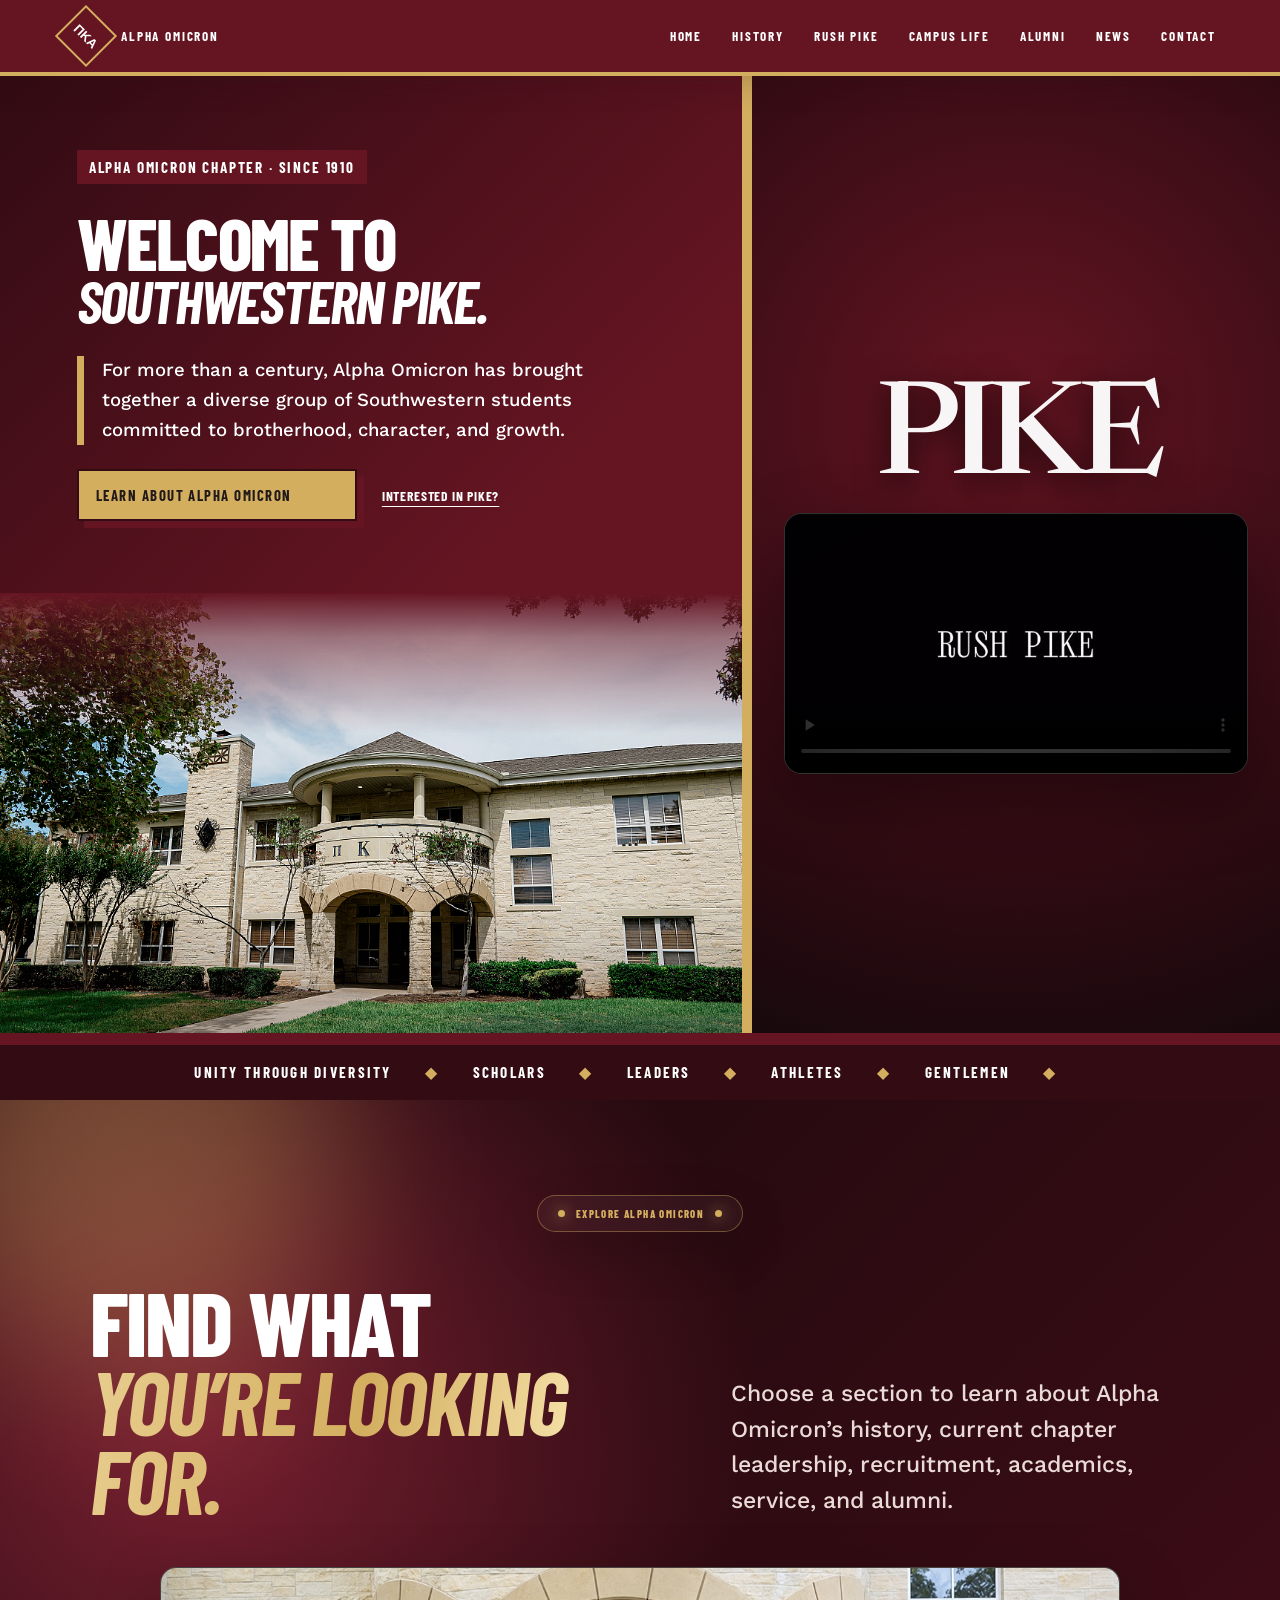
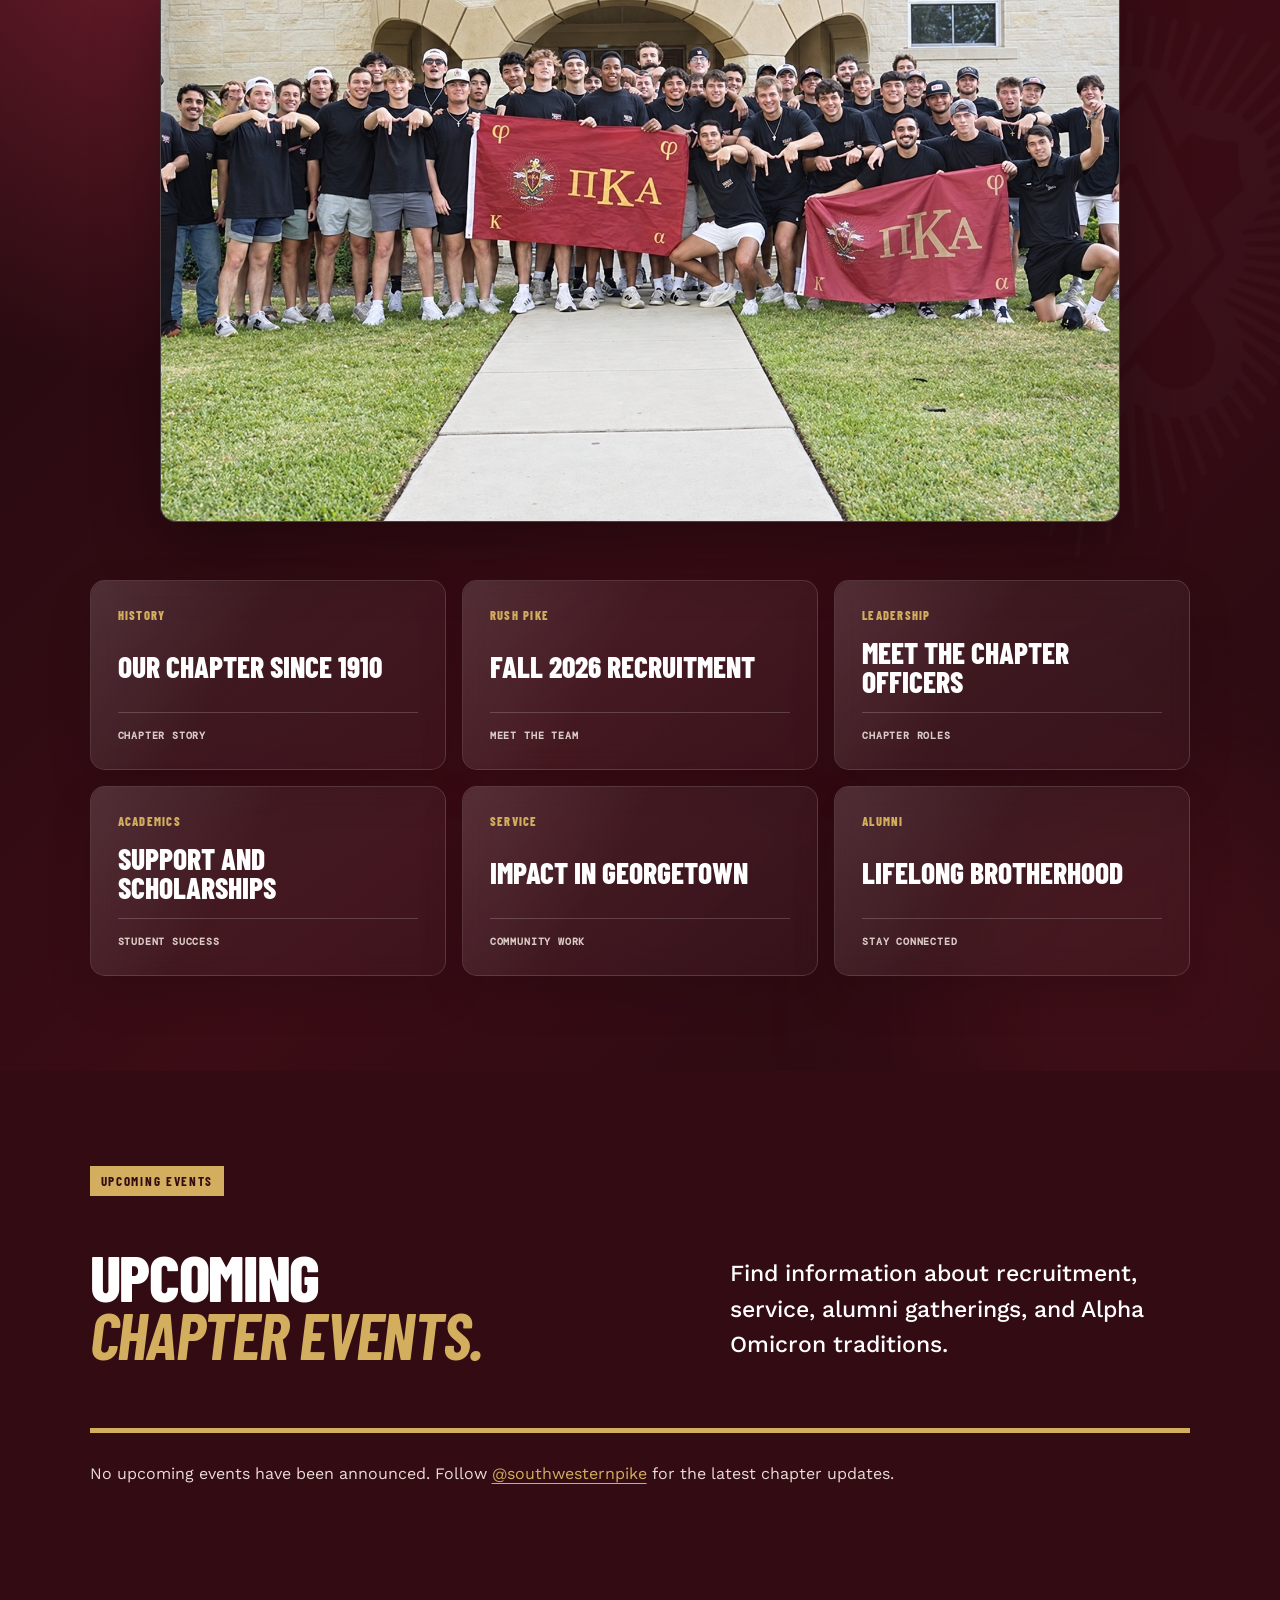
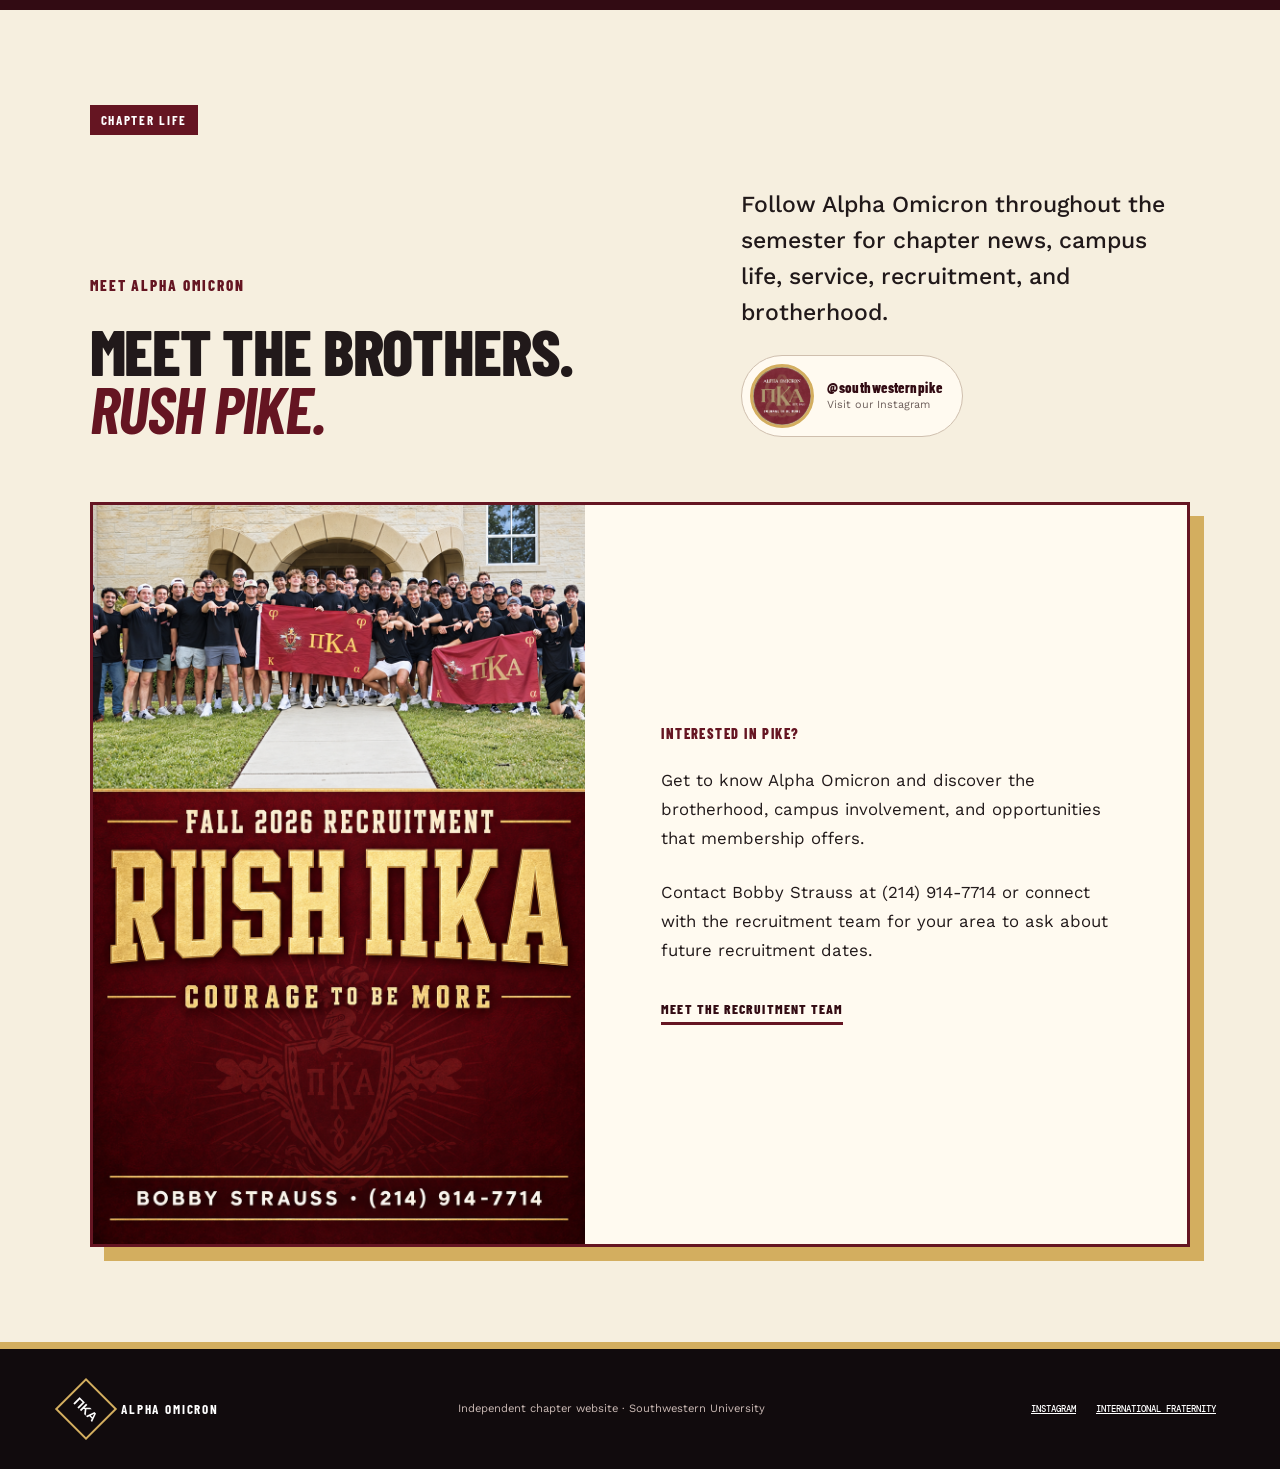
==== index.html @ 12d933a8 "Update Dylan Knighten as internal vice president" ====
<!doctype html>
<html lang="en">
<head>
  <meta charset="utf-8">
  <meta name="viewport" content="width=device-width,initial-scale=1">
  <meta name="description" content="The Alpha Omicron Chapter of Pi Kappa Alpha at Southwestern University in Georgetown, Texas.">
  <meta name="theme-color" content="#651522">
  <title>Southwestern PIKE — Alpha Omicron</title>
  <link rel="icon" href="favicon.svg" type="image/svg+xml">
  <link rel="preconnect" href="https://fonts.googleapis.com">
  <link rel="preconnect" href="https://fonts.gstatic.com" crossorigin>
  <link href="https://fonts.googleapis.com/css2?family=DM+Mono:wght@400;500&family=Manrope:wght@400;500;600;700&family=Newsreader:opsz,wght@6..72,400;6..72,500;6..72,600&display=swap" rel="stylesheet">
  <link href="https://fonts.googleapis.com/css2?family=Barlow+Condensed:ital,wght@0,500;0,600;0,700;0,800;1,700&family=Work+Sans:wght@400;500;600&display=swap" rel="stylesheet">
  <link rel="stylesheet" href="styles.css">
  <link rel="stylesheet" href="chapter.css?v=2">
  <link rel="stylesheet" href="roles-events.css?v=11">
  <link rel="stylesheet" href="chapter-life.css?v=2">
  <link rel="stylesheet" href="recruitment-team.css?v=3">
  <link rel="stylesheet" href="tone.css?v=1">
  <link rel="stylesheet" href="inner-pages.css?v=2">
  <link rel="stylesheet" href="home-video.css?v=11">
  <script src="site-shell.js" defer></script>
  <script src="content.js?v=10" defer></script>
  <script src="script.js?v=3" defer></script>
</head>
<body>
  <a class="skip" href="#main">Skip to main content</a>
  <header class="site-header" data-shared-header>
    <a class="brand" href="#top" aria-label="Southwestern PIKE home"><span>ΠΚΑ</span><b>ALPHA OMICRON</b></a>
    <button class="menu-button" type="button" aria-expanded="false" aria-controls="site-nav">Menu</button>
    <nav id="site-nav" aria-label="Main navigation"><a href="index.html">Home</a><a href="chapter-history.html">History</a><a href="recruitment.html">Recruitment</a><a href="leadership.html">Leadership</a><a href="academics.html">Academics</a><a href="alumni.html">Alumni</a><a href="news.html">News</a><a href="contact.html">Contact</a></nav>
  </header>

  <main id="main">
    <section class="hero" id="top">
      <div class="hero-copy home-house-copy reveal">
        <div class="home-house-content">
          <p class="kicker">Alpha Omicron Chapter · Since 1910</p>
          <h1>Welcome to<br><em>Southwestern PIKE.</em></h1>
          <p class="hero-lead">For more than a century, Alpha Omicron has brought together a diverse group of Southwestern students committed to brotherhood, character, and growth.</p>
          <div class="hero-actions"><a class="button gold" href="chapter-history.html">Learn about Alpha Omicron</a><a class="text-link" href="recruitment.html">Interested in PIKE?</a></div>
        </div>
        <figure class="home-house-visual">
          <img class="home-house-photo" src="assets/home/pike-house-2023.jpg" alt="The Alpha Omicron PIKE house at Southwestern University">
        </figure>
      </div>
      <figure class="hero-photo hero-video">
        <span class="hero-video-word" aria-hidden="true">PIKE</span>
        <div class="hero-video-frame">
          <video autoplay muted loop playsinline controls preload="metadata" poster="assets/video/southwestern-pike-reel-poster.jpg" aria-label="Southwestern PIKE recruitment video">
            <source src="assets/video/southwestern-pike-reel.mp4" type="video/mp4">
          </video>
        </div>
      </figure>
      <div class="hero-mark" aria-hidden="true">ΑΟ</div>
    </section>

    <div class="marquee" aria-label="Chapter principles"><div>UNITY THROUGH DIVERSITY <i>◆</i> SCHOLARS <i>◆</i> LEADERS <i>◆</i> ATHLETES <i>◆</i> GENTLEMEN <i>◆</i></div></div>

    <section class="section home-explore">
      <div class="explore-glow explore-glow-one" aria-hidden="true"></div><div class="explore-glow explore-glow-two" aria-hidden="true"></div>
      <img class="explore-emblem" src="assets/pike-crest.png" alt="" aria-hidden="true">
      <div class="home-explore-content">
        <p class="explore-badge"><i aria-hidden="true"></i><span>Explore Alpha Omicron</span><i aria-hidden="true"></i></p>
        <div class="home-explore-head reveal"><h2>Find what<br><em>you’re looking for.</em></h2><p class="lead">Choose a section to learn about Alpha Omicron’s history, current chapter leadership, recruitment, academics, service, and alumni.</p></div>
        <figure class="home-explore-photo reveal"><img src="assets/home/full-chapter-2026-enhanced.jpg" alt="The Alpha Omicron chapter gathered outside the PIKE house" loading="lazy"></figure>
        <nav class="home-link-grid reveal" aria-label="Explore Alpha Omicron"><a href="chapter-history.html"><span>History</span><strong>Our chapter since 1910</strong><small>Chapter story</small></a><a href="recruitment.html"><span>Rush PIKE</span><strong>Fall 2026 recruitment</strong><small>Meet the team</small></a><a href="leadership.html"><span>Leadership</span><strong>Meet the chapter officers</strong><small>Chapter roles</small></a><a href="academics.html"><span>Academics</span><strong>Support and scholarships</strong><small>Student success</small></a><a href="philanthropy.html"><span>Service</span><strong>Impact in Georgetown</strong><small>Community work</small></a><a href="alumni.html"><span>Alumni</span><strong>Lifelong brotherhood</strong><small>Stay connected</small></a></nav>
      </div>
    </section>

    <section class="section events" id="events">
      <p class="section-label light">UPCOMING EVENTS</p>
      <div class="events-head reveal"><h2>Upcoming<br><em>chapter events.</em></h2><p class="lead">Find information about recruitment, service, alumni gatherings, and Alpha Omicron traditions.</p></div>
      <div class="event-list" id="event-list" aria-live="polite"></div>
    </section>

    <section class="section chapter-life" id="chapter-life">
      <p class="section-label">CHAPTER LIFE</p>
      <div class="chapter-life-head reveal">
        <div><p class="kicker garnet-text">MEET ALPHA OMICRON</p><h2>Meet the brothers.<br><em>Rush PIKE.</em></h2></div>
        <div class="chapter-social"><p class="lead">Follow Alpha Omicron throughout the semester for chapter news, campus life, service, recruitment, and brotherhood.</p><a class="instagram-profile" href="https://www.instagram.com/southwesternpike/" target="_blank" rel="noreferrer" aria-label="Visit Southwestern PIKE on Instagram"><img src="assets/instagram/profile.jpg" alt="Alpha Omicron PIKE Instagram profile"><span><strong>@southwesternpike</strong><small>Visit our Instagram</small></span></a></div>
      </div>
      <article class="featured-post reveal">
        <a class="featured-post-image" href="recruitment.html" aria-label="Learn about recruitment at Alpha Omicron"><img src="assets/events/fall-recruitment-2026.png" alt="Rush PIKE recruitment poster with the Alpha Omicron chapter and Bobby Strauss’s contact information" loading="lazy"></a>
        <div class="featured-post-copy"><span>Interested in PIKE?</span><p>Get to know Alpha Omicron and discover the brotherhood, campus involvement, and opportunities that membership offers.</p><p>Contact Bobby Strauss at (214) 914-7714 or connect with the recruitment team for your area to ask about future recruitment dates.</p><a href="recruitment.html">Meet the recruitment team</a></div>
      </article>
    </section>

  </main>

  <footer data-shared-footer><a class="brand" href="#top"><span>ΠΚΑ</span><b>ALPHA OMICRON</b></a><p>Independent chapter website · Southwestern University</p><div><a href="https://pikes.org/" target="_blank" rel="noreferrer">International fraternity</a><a href="https://www.southwestern.edu/" target="_blank" rel="noreferrer">Southwestern University</a></div></footer>
</body>
</html>
---- styles.css ----
:root{--garnet:#651522;--garnet-dark:#320b13;--gold:#d3ae5f;--cream:#f3ecdc;--paper:#fbf8f0;--ink:#21191a;--muted:#6d5f5b;--line:rgba(33,25,26,.2);--serif:"Newsreader",Georgia,serif;--sans:"Manrope",sans-serif;--mono:"DM Mono",monospace}*{box-sizing:border-box}html{scroll-behavior:smooth}body{margin:0;color:var(--ink);background:var(--paper);font-family:var(--sans);line-height:1.65}a{color:inherit}.skip{position:fixed;z-index:1000;top:8px;left:8px;padding:10px 14px;color:var(--ink);background:white;transform:translateY(-160%)}.skip:focus{transform:none}.site-header{position:absolute;z-index:20;display:flex;width:100%;min-height:88px;padding:0 clamp(22px,5vw,76px);align-items:center;justify-content:space-between;color:white}.brand{display:flex;gap:13px;align-items:center;text-decoration:none}.brand span{display:grid;width:46px;height:46px;place-items:center;border:1px solid currentColor;border-radius:50%;font:500 .8rem var(--serif)}.brand b{font:500 .63rem var(--mono);letter-spacing:.12em}.site-header nav{display:flex;gap:30px;font:500 .62rem var(--mono);letter-spacing:.08em;text-transform:uppercase}.site-header nav a{text-decoration:none}.site-header nav a:hover{text-decoration:underline;text-underline-offset:6px}.menu-button{display:none;border:1px solid white;color:white;background:transparent;padding:9px 12px;font:500 .6rem var(--mono);text-transform:uppercase}.hero{position:relative;display:grid;min-height:880px;overflow:hidden;color:white;background:var(--garnet-dark);grid-template-columns:1.03fr .97fr}.hero-copy{position:relative;z-index:3;display:flex;padding:160px clamp(28px,7vw,108px) 95px;justify-content:center;flex-direction:column;background:linear-gradient(135deg,var(--garnet-dark),var(--garnet) 72%)}.kicker,.section-label{font:500 .65rem var(--mono);letter-spacing:.13em;text-transform:uppercase}.hero .kicker{margin:0 0 38px;color:var(--gold)}h1,h2{margin:0;font:400 clamp(4rem,8vw,8.4rem)/.86 var(--serif);letter-spacing:-.055em}em{color:var(--gold);font-weight:400}.hero-lead{max-width:560px;margin:38px 0 0;font:400 clamp(1.2rem,1.8vw,1.65rem)/1.35 var(--serif)}.hero-actions{display:flex;margin-top:38px;gap:25px;align-items:center}.button{display:flex;width:min(280px,100%);padding:15px 17px;justify-content:space-between;align-items:center;border:1px solid transparent;font:500 .61rem var(--mono);letter-spacing:.07em;text-decoration:none;text-transform:uppercase}.button.gold{color:var(--ink);background:var(--gold)}.button.garnet{color:white;background:var(--garnet)}.button.outline{color:white;border-color:#ffffff88}.button:hover{transform:translateY(-2px)}.text-link,.instagram{font:500 .62rem var(--mono);letter-spacing:.06em;text-transform:uppercase;text-underline-offset:5px}.hero-photo{position:relative;height:100%;margin:0;overflow:hidden;background:#171011}.hero-photo:after{position:absolute;inset:0;content:"";background:linear-gradient(90deg,rgba(50,11,19,.32),transparent 45%),linear-gradient(0deg,rgba(20,8,10,.55),transparent 35%)}.hero-photo img{width:100%;height:100%;object-fit:cover;object-position:center 38%}.hero-photo figcaption{position:absolute;z-index:2;right:28px;bottom:24px;color:white;font:500 .56rem var(--mono);letter-spacing:.08em;text-transform:uppercase}.hero-mark{position:absolute;z-index:4;right:-.03em;bottom:-.27em;color:rgba(255,255,255,.08);font:400 clamp(13rem,28vw,29rem)/1 var(--serif);pointer-events:none}.marquee{overflow:hidden;padding:13px;color:var(--garnet-dark);background:var(--gold);font:500 .62rem var(--mono);letter-spacing:.08em;white-space:nowrap}.marquee div{width:max-content;animation:marquee 22s linear infinite}.marquee i{padding:0 28px;font-style:normal}.section{padding:110px clamp(24px,7vw,110px)}.section-label{margin:0;padding-bottom:18px;border-bottom:1px solid var(--line)}.section-label.light{border-color:#ffffff42}.intro-grid,.history-head,.pillars-head,.recruit-grid,.contact-grid{display:grid;margin-top:70px;grid-template-columns:1.05fr .95fr;gap:8vw;align-items:start}.section h2,.contact h2,.service h2{font-size:clamp(3.8rem,7vw,7.2rem)}.lead{font:400 clamp(1.3rem,2vw,1.85rem)/1.35 var(--serif)}.intro-copy>p:not(.lead),.history-head>p{color:var(--muted)}.facts{display:grid;margin-top:85px;border-top:1px solid var(--line);border-left:1px solid var(--line);grid-template-columns:repeat(4,1fr)}.facts article{min-height:190px;padding:25px;border-right:1px solid var(--line);border-bottom:1px solid var(--line)}.facts strong{display:block;font:400 clamp(2.8rem,5vw,5rem)/1 var(--serif);color:var(--garnet)}.facts span{display:block;margin-top:38px;font:500 .58rem var(--mono);text-transform:uppercase}.history{color:white;background:var(--garnet-dark)}.history-head>p{color:#e0cbc5}.gold-text{color:var(--gold)}.history-head .kicker,.service-copy .kicker,.recruit-grid .kicker{margin:0 0 28px}.timeline{margin:90px 0 0;padding:0;list-style:none;border-top:1px solid #ffffff42}.timeline li{display:grid;padding:35px 0;border-bottom:1px solid #ffffff42;grid-template-columns:1fr 2fr;gap:30px}.timeline time{color:var(--gold);font:400 clamp(2.3rem,5vw,5rem)/1 var(--serif)}.timeline h3{margin:0;font:400 2rem var(--serif)}.timeline p{max-width:680px;margin:10px 0 0;color:#e0cbc5}.founders{margin-top:45px;border:1px solid #ffffff55}.founders summary{display:flex;padding:20px 24px;justify-content:space-between;cursor:pointer;list-style:none;font:500 .65rem var(--mono);letter-spacing:.08em;text-transform:uppercase}.founders summary::-webkit-details-marker{display:none}.founders ul{display:grid;margin:0;padding:25px 45px 35px;border-top:1px solid #ffffff42;grid-template-columns:repeat(2,1fr);gap:11px 40px}.pillars-head>p{margin:0}.pillar-list{margin-top:85px;border-top:1px solid var(--line)}.pillar-list article{display:grid;min-height:150px;padding:28px 0;border-bottom:1px solid var(--line);grid-template-columns:70px 1fr 1.2fr;gap:35px;align-items:center}.pillar-list span{color:var(--garnet);font:500 .6rem var(--mono)}.pillar-list h3{margin:0;font:400 clamp(2.5rem,4vw,4.4rem)/1 var(--serif)}.pillar-list p{color:var(--muted)}.service{display:grid;min-height:700px;color:white;background:var(--garnet);grid-template-columns:.8fr 1.2fr}.service-visual{display:grid;position:relative;overflow:hidden;place-items:center;background:var(--gold)}.service-visual:before{position:absolute;width:520px;height:520px;border:1px solid rgba(50,11,19,.25);border-radius:50%;content:""}.service-visual img{position:relative;z-index:1;width:min(260px,52%);filter:drop-shadow(0 20px 35px rgba(50,11,19,.3))}.service-copy{padding:95px clamp(30px,7vw,110px)}.service-copy .lead{max-width:720px}.service-copy .button{margin-top:35px}.garnet-text{color:var(--garnet)}.recruit-grid>div:last-child{padding-top:5px}.recruit-actions{display:flex;margin-top:35px;gap:26px;align-items:center}.leadership-note{display:grid;margin-top:75px;padding:22px 0;border-block:1px solid var(--line);grid-template-columns:1fr 2fr;gap:30px}.leadership-note span{font:500 .62rem var(--mono);text-transform:uppercase}.leadership-note p{margin:0;color:var(--muted)}.contact{padding:110px clamp(24px,7vw,110px);color:white;background:#1e1517}.contact-details{display:grid;gap:32px}.contact-details>div{padding-bottom:25px;border-bottom:1px solid #ffffff38}.contact-details span{display:block;margin-bottom:10px;color:var(--gold);font:500 .58rem var(--mono);text-transform:uppercase}.contact-details address,.contact-details a{font:400 1.2rem var(--serif);font-style:normal}footer{display:grid;padding:38px clamp(24px,5vw,76px);color:white;background:#110b0d;grid-template-columns:1fr 1fr 1fr;gap:30px;align-items:center}footer p{margin:0;color:#cbbab5;font-size:.7rem}footer>div{display:flex;gap:20px;justify-content:flex-end}footer>div a{font:500 .55rem var(--mono);text-transform:uppercase}.reveal{opacity:0;transform:translateY(24px);transition:opacity .7s ease,transform .7s ease}.reveal.visible{opacity:1;transform:none}@keyframes marquee{to{transform:translateX(-45%)}}@media(max-width:900px){.site-header nav{position:absolute;top:74px;right:20px;display:none;padding:22px;color:white;background:var(--garnet-dark);flex-direction:column}.site-header nav.open{display:flex}.menu-button{display:block}.hero{grid-template-columns:1fr}.hero-copy{min-height:700px}.hero-photo{height:600px}.intro-grid,.history-head,.pillars-head,.recruit-grid,.contact-grid{grid-template-columns:1fr}.facts{grid-template-columns:repeat(2,1fr)}.service{grid-template-columns:1fr}.service-visual{min-height:480px}.pillar-list article{grid-template-columns:45px 1fr}.pillar-list p{grid-column:2}.recruit-actions{align-items:flex-start;flex-direction:column}footer{grid-template-columns:1fr}footer>div{justify-content:flex-start}}@media(max-width:560px){h1{font-size:4.2rem}.section{padding:80px 20px}.hero-copy{padding:140px 22px 70px}.hero-actions{align-items:flex-start;flex-direction:column}.hero-photo{height:480px}.facts{grid-template-columns:1fr}.timeline li{grid-template-columns:1fr}.founders ul{grid-template-columns:1fr}.service-copy,.contact{padding:80px 22px}.leadership-note{grid-template-columns:1fr}.contact-grid{gap:50px}footer>div{flex-direction:column}}@media(prefers-reduced-motion:reduce){html{scroll-behavior:auto}.marquee div{animation:none}.reveal{opacity:1;transform:none;transition:none}.button:hover{transform:none}}
---- chapter.css ----
:root{--display:"Barlow Condensed",Impact,sans-serif;--body:"Work Sans",sans-serif}body{font-family:var(--body);background:#f6efdf}.site-header{position:fixed;top:0;min-height:76px;background:var(--garnet);border-bottom:4px solid var(--gold);box-shadow:0 8px 30px rgba(50,11,19,.2)}.brand span{width:44px;height:44px;border:2px solid var(--gold);border-radius:0;transform:rotate(45deg);font-family:var(--display);font-weight:800}.brand span::first-line{transform:rotate(-45deg)}.brand b,.site-header nav,.menu-button{font-family:var(--display);font-size:.82rem;font-weight:700;letter-spacing:.14em}.site-header nav a{position:relative}.site-header nav a:after{position:absolute;right:0;bottom:-8px;left:0;height:3px;background:var(--gold);content:"";transform:scaleX(0);transform-origin:left;transition:transform .2s}.site-header nav a:hover{text-decoration:none}.site-header nav a:hover:after{transform:scaleX(1)}
.hero{min-height:790px;padding-top:76px;color:var(--ink);background:#f6efdf;grid-template-columns:58% 42%;border-bottom:12px solid var(--garnet)}.hero-copy{min-height:714px;padding:95px clamp(28px,6vw,92px) 75px;color:var(--ink);background:linear-gradient(90deg,transparent 96%,rgba(101,21,34,.12) 96%),linear-gradient(0deg,transparent 96%,rgba(101,21,34,.08) 96%),#f6efdf;background-size:42px 42px}.hero .kicker{display:inline-block;width:max-content;margin:0 0 28px;padding:8px 12px;color:#fff;background:var(--garnet);font-family:var(--display);font-size:.95rem;font-weight:700;letter-spacing:.12em}.hero h1{max-width:760px;color:var(--garnet-dark);font-family:var(--display);font-size:clamp(5.6rem,11.2vw,11rem);font-weight:800;line-height:.72;letter-spacing:-.04em;text-transform:uppercase}.hero h1 em{display:inline-block;color:var(--garnet);font-family:inherit;font-style:italic;font-weight:700;transform:translateX(7%)}.hero-lead{max-width:590px;margin-top:50px;padding-left:18px;border-left:7px solid var(--gold);font-family:var(--body);font-size:1.08rem;font-weight:500;line-height:1.6}.hero-actions{margin-top:30px}.button{border-radius:0;font-family:var(--display);font-size:.92rem;font-weight:700;letter-spacing:.1em}.button.gold{border:2px solid var(--garnet-dark);box-shadow:7px 7px 0 var(--garnet)}.text-link,.instagram{font-family:var(--display);font-size:.85rem;font-weight:700}.hero-photo{border-left:10px solid var(--gold)}.hero-photo img{filter:saturate(.82) contrast(1.06);object-position:center 35%}.hero-photo figcaption{right:auto;bottom:24px;left:24px;padding:8px 11px;color:var(--ink);background:var(--gold);font-family:var(--display);font-size:.78rem;font-weight:700}.hero-mark{right:-.03em;bottom:-.19em;color:rgba(255,255,255,.22);font-family:var(--display);font-weight:800;letter-spacing:-.09em}
.marquee{padding:18px 5vw;color:#fff;background:var(--garnet-dark);font-family:var(--display);font-size:.95rem;font-weight:700;letter-spacing:.15em;text-align:center;white-space:normal}.marquee div{width:auto;animation:none}.marquee i{color:var(--gold)}
.section{position:relative;padding-block:95px}.section-label{display:inline-block;margin:0;padding:7px 11px;border:0;color:white;background:var(--garnet);font-family:var(--display);font-size:.82rem;font-weight:700;letter-spacing:.13em}.section-label.light{color:var(--garnet-dark);background:var(--gold)}.intro-grid,.history-head,.pillars-head,.recruit-grid,.contact-grid{margin-top:52px}.section h2,.contact h2,.service h2{font-family:var(--display);font-size:clamp(4.2rem,8vw,8rem);font-weight:800;line-height:.78;letter-spacing:-.035em;text-transform:uppercase}.section h2 em,.contact h2 em,.service h2 em{color:var(--garnet);font-family:inherit;font-style:italic;font-weight:700}.lead{font-family:var(--body);font-size:clamp(1.15rem,1.8vw,1.6rem);font-weight:500;line-height:1.55}.intro-grid{grid-template-columns:1.2fr .8fr}.intro-copy{padding-top:16px}.facts{margin-top:70px;border:4px solid var(--garnet);grid-template-columns:1.1fr .9fr 1.1fr .9fr;transform:rotate(-.45deg)}.facts article{min-height:170px;border-color:rgba(101,21,34,.32);background:#fffaf0;transform:rotate(.45deg)}.facts strong{font-family:var(--display);font-size:4.6rem;font-weight:800;letter-spacing:-.03em}.facts span{margin-top:24px;font-family:var(--display);font-size:.78rem;font-weight:700;letter-spacing:.08em}
.history{color:var(--ink);background:var(--gold)}.history .section-label{color:white;background:var(--garnet-dark)}.history-head{grid-template-columns:.9fr 1.1fr}.history-head>p{padding:25px;color:var(--ink);background:rgba(255,255,255,.35);border-left:8px solid var(--garnet)}.gold-text{color:var(--garnet)}.history h2 em{color:var(--garnet)}.timeline{display:grid;margin-top:70px;border:0;grid-template-columns:repeat(2,1fr);gap:14px}.timeline li{position:relative;display:block;min-height:265px;padding:30px;border:3px solid var(--garnet-dark);background:#f6efdf}.timeline li:nth-child(2),.timeline li:nth-child(3){color:white;background:var(--garnet)}.timeline time{position:absolute;right:22px;top:16px;color:rgba(101,21,34,.16);font-family:var(--display);font-size:6.8rem;font-weight:800;line-height:1}.timeline li:nth-child(2) time,.timeline li:nth-child(3) time{color:rgba(255,255,255,.16)}.timeline h3{position:relative;margin-top:85px;font-family:var(--display);font-size:2.5rem;font-weight:800;text-transform:uppercase}.timeline p,.timeline li:nth-child(2) p,.timeline li:nth-child(3) p{position:relative;color:inherit}.founders{border:3px solid var(--garnet-dark);color:white;background:var(--garnet-dark)}.founders summary{font-family:var(--display);font-size:.9rem;font-weight:700}.founders ul{border-color:#ffffff45}
.pillars{overflow:hidden}.pillars:after{position:absolute;right:-80px;bottom:-180px;color:rgba(101,21,34,.05);content:"ΠΚΑ";font:800 25rem/1 var(--display);pointer-events:none}.pillars-head{grid-template-columns:.95fr 1.05fr}.pillar-list{position:relative;z-index:1;margin-top:65px;border-top:5px solid var(--garnet)}.pillar-list article{min-height:130px;padding:20px 0;grid-template-columns:90px 1fr 1.1fr}.pillar-list article:nth-child(even){background:rgba(211,174,95,.17)}.pillar-list span{padding-left:18px;font-family:var(--display);font-size:1.2rem;font-weight:800}.pillar-list h3{font-family:var(--display);font-size:clamp(3.4rem,6vw,6rem);font-weight:800;text-transform:uppercase}.pillar-list p{padding-right:24px}
.service{min-height:650px;background:var(--garnet-dark);grid-template-columns:42% 58%}.service-visual{background:repeating-linear-gradient(135deg,var(--gold) 0,var(--gold) 16px,#c39c4e 16px,#c39c4e 32px);border-right:10px solid white}.service-visual:before{width:400px;height:520px;border:8px double var(--garnet-dark);border-radius:50% 50% 10px 10px}.service-copy{padding-block:80px}.service h2{color:white}.service h2 em{color:var(--gold)}.service-copy .kicker{font-family:var(--display);font-size:.9rem;font-weight:700}.service-copy .button{border-width:2px;box-shadow:6px 6px 0 var(--gold)}
.recruitment{background:#f6efdf}.recruitment:before{position:absolute;top:0;right:0;width:34%;height:18px;background:var(--garnet);content:""}.recruit-grid{grid-template-columns:1.15fr .85fr}.recruit-grid .kicker{font-family:var(--display);font-size:1rem;font-weight:800}.recruit-grid>div:last-child{padding:28px;border:3px solid var(--garnet);background:#fffaf0;box-shadow:12px 12px 0 var(--gold)}.leadership-note{border:0;color:white;background:var(--garnet);padding:22px 28px}.leadership-note span{font-family:var(--display);font-size:.9rem;font-weight:700}.leadership-note p{color:white}
.contact{position:relative;overflow:hidden;background:var(--garnet)}.contact:after{position:absolute;right:-30px;bottom:-90px;color:rgba(255,255,255,.07);content:"AO";font:800 20rem/1 var(--display)}.contact .section-label{color:var(--garnet-dark);background:var(--gold)}.contact-grid{position:relative;z-index:1}.contact h2{color:white}.contact h2 em{color:var(--gold)}.contact-details span{font-family:var(--display);font-size:.78rem;font-weight:700}.contact-details address,.contact-details a{font-family:var(--body);font-size:1rem;font-weight:600}footer{border-top:7px solid var(--gold);font-family:var(--body)}
@media(max-width:900px){.hero{grid-template-columns:1fr}.hero-copy{min-height:650px}.hero-photo{height:620px;border-top:10px solid var(--gold);border-left:0}.timeline{grid-template-columns:1fr}.intro-grid,.history-head,.pillars-head,.recruit-grid{grid-template-columns:1fr}.service{grid-template-columns:1fr}.service-visual{border-right:0;border-bottom:10px solid white}.facts{transform:none}.facts article{transform:none}}@media(max-width:560px){.site-header{min-height:70px}.hero{padding-top:70px}.hero-copy{min-height:610px}.hero h1{font-size:5.25rem}.hero h1 em{transform:none}.hero-photo{height:510px}.facts{grid-template-columns:1fr}.pillar-list article{grid-template-columns:55px 1fr}.timeline li{min-height:240px}.timeline time{font-size:5.4rem}.marquee{font-size:.78rem}.service-visual{min-height:410px}.service-visual:before{width:270px;height:350px}.section h2,.contact h2,.service h2{font-size:4.3rem}}
---- roles-events.css ----
.history-details{margin-top:45px;border:3px solid var(--garnet-dark);color:white;background:var(--garnet-dark)}
.history-details>summary{display:flex;padding:20px 24px;justify-content:space-between;align-items:center;cursor:pointer;list-style:none;font:700 .9rem var(--display);letter-spacing:.08em;text-transform:uppercase}
.history-details>summary::-webkit-details-marker{display:none}.history-details>summary b{color:var(--gold)}.history-details[open]>summary b{font-size:0}.history-details[open]>summary b:after{content:"Close −";font:700 .9rem var(--display)}
.history-details .timeline{margin:0;padding:14px;border-top:1px solid #ffffff45}.history-details .timeline li{margin:0}.history-details .timeline .reveal{opacity:1;transform:none}.history-details:not([open]) .timeline{display:none}
.history-details .timeline li:nth-child(1),.history-details .timeline li:nth-child(4){color:var(--ink)}
.history-details .timeline li:nth-child(1) h3,.history-details .timeline li:nth-child(4) h3{color:var(--garnet-dark)}
.history-details .timeline li:nth-child(1) p,.history-details .timeline li:nth-child(4) p{color:#4f4140}
.history-details .timeline li:nth-child(1) time,.history-details .timeline li:nth-child(4) time{color:rgba(101,21,34,.24)}

.hero-copy{min-width:0;overflow:hidden}
.hero h1{width:100%;max-width:100%;font-size:clamp(4.5rem,7.2vw,7.8rem);line-height:.78}
.hero h1 em{display:block;max-width:100%;font-size:.72em;letter-spacing:-.055em;transform:none}

.hero-photo-placeholder{display:grid;place-items:center;background:repeating-linear-gradient(135deg,#3b0d15 0,#3b0d15 22px,#651522 22px,#651522 44px)}
.hero-photo-placeholder:after{background:radial-gradient(circle at center,transparent 0,rgba(23,5,9,.42) 76%)}
.hero-photo-placeholder>div{position:relative;z-index:2;display:flex;padding:42px;align-items:center;flex-direction:column;text-align:center}
.hero-photo-placeholder img{width:145px;height:auto;object-fit:contain;filter:drop-shadow(0 16px 25px rgba(0,0,0,.3))}
.hero-photo-placeholder strong{margin-top:30px;color:white;font:800 2.2rem/1 var(--display);letter-spacing:.05em;text-transform:uppercase}
.hero-photo-placeholder span{margin-top:10px;color:var(--gold);font:700 .82rem var(--display);letter-spacing:.12em;text-transform:uppercase}
.roles{background:#fffaf0}.roles-head,.events-head{display:grid;margin-top:52px;grid-template-columns:1.1fr .9fr;gap:8vw}.roles-head .kicker{margin:0 0 28px;font:800 .95rem var(--display)}
.board-feature{display:grid;margin-top:48px;color:white;background:var(--garnet-dark);grid-template-columns:220px 1fr;text-decoration:none}
.board-feature img{display:block;width:100%;height:270px;object-fit:cover}
.board-feature span{display:flex;padding:30px 40px;justify-content:center;flex-direction:column;border-left:7px solid var(--gold)}
.board-feature b{font:800 clamp(2.3rem,4vw,4rem)/.9 var(--display);text-transform:uppercase}
.board-feature small{margin-top:16px;color:var(--gold);font:700 .78rem var(--display);letter-spacing:.09em;text-transform:uppercase}
.roles-list{display:grid;margin-top:48px;border-top:5px solid var(--garnet);grid-template-columns:repeat(4,minmax(0,1fr));gap:1px;background:var(--line)}
.role{display:flex;min-width:0;min-height:0;padding:22px;background:#fffaf0;align-items:flex-start;flex-direction:column}
.role:nth-child(even){background:#f5ead2}
.role>span{display:none}
.role>img{display:block;width:100%;margin-bottom:20px;aspect-ratio:4/5;border:3px solid var(--garnet);object-fit:cover;object-position:center top}
.role-photo{position:relative;width:100%;margin-bottom:20px;overflow:hidden;aspect-ratio:115/190;border:3px solid var(--garnet);background:var(--garnet-dark)}
.role-photo img{position:absolute;max-width:none;height:auto}
.role h3{margin:0;font:800 clamp(1.4rem,2.2vw,2rem)/1 var(--display);text-transform:uppercase}
.role strong{display:block;margin-top:8px;color:var(--garnet);font:700 .75rem var(--display);letter-spacing:.07em;text-transform:uppercase}
.role p{margin:16px 0 0;color:var(--muted);font-size:.82rem;line-height:1.55}
.edit-note,.events-admin{margin:35px 0 0;padding:18px 22px;border:2px solid var(--garnet);font-size:.8rem}.edit-note code,.events-admin code{padding:2px 5px;color:white;background:var(--garnet);font-family:var(--mono)}
.events{color:white;background:var(--garnet-dark)}.events .section-label{color:var(--garnet-dark);background:var(--gold)}.events h2 em{color:var(--gold)}.events-head{align-items:end}.events-head .lead{margin:0}.event-list{margin-top:65px;border-top:5px solid var(--gold)}.event{display:grid;min-height:180px;padding:27px 0;border-bottom:1px solid #ffffff45;grid-template-columns:120px 1.2fr .8fr;gap:36px;align-items:center}.event time{display:flex;width:96px;height:96px;border:3px solid var(--gold);align-items:center;justify-content:center;flex-direction:column}.event time b{color:var(--gold);font:800 1.3rem var(--display);text-transform:uppercase}.event time span{font:700 1.5rem var(--display)}.event small,.event-place span{color:var(--gold);font:700 .72rem var(--display);letter-spacing:.1em;text-transform:uppercase}.event h3{margin:7px 0;font:800 clamp(2rem,3.4vw,3.3rem)/1 var(--display);text-transform:uppercase}.event p{margin:0;color:#eadbd6}.event-place{display:flex;gap:8px;flex-direction:column}.event-place strong{font-size:.9rem}.event-place a{margin-top:13px;color:var(--gold);font:700 .78rem var(--display);letter-spacing:.08em;text-transform:uppercase}.events-admin{display:grid;border-color:var(--gold);grid-template-columns:180px 1fr;gap:25px}.events-admin span{color:var(--gold);font:800 .9rem var(--display);letter-spacing:.08em;text-transform:uppercase}.events-admin p{margin:0}.events-admin code{color:var(--garnet-dark);background:var(--gold)}
.event.has-poster{grid-template-columns:120px minmax(160px,230px) 1.2fr .8fr}.event-poster{display:block;overflow:hidden;border:2px solid var(--gold);background:#fff}.event-poster img{display:block;width:100%;height:auto}.event-poster:focus-visible{outline:3px solid white;outline-offset:4px}
.event-empty{margin:0;padding:28px 0;color:#eadbd6}.event-empty a{color:var(--gold);text-underline-offset:4px}
@media(max-width:1000px){.roles-list{grid-template-columns:repeat(3,minmax(0,1fr))}}
@media(max-width:900px){.roles-head,.events-head{grid-template-columns:1fr}.event,.event.has-poster{grid-template-columns:100px 1fr}.event.has-poster .event-poster{grid-column:2;max-width:260px}.event-place{grid-column:2}.events-admin{grid-template-columns:1fr}}
@media(max-width:700px){.roles-list{grid-template-columns:repeat(2,minmax(0,1fr))}.board-feature{grid-template-columns:145px 1fr}.board-feature img{height:190px}.board-feature span{padding:22px}.board-feature b{font-size:2rem}}
@media(max-width:560px){.hero h1{font-size:clamp(3.8rem,19vw,5.25rem)}.hero h1 em{font-size:.7em}.role{padding:16px}.role h3{font-size:1.35rem}.role p{font-size:.76rem}.event,.event.has-poster{grid-template-columns:78px 1fr;gap:18px}.event time{width:72px;height:72px}.event.has-poster .event-poster{grid-column:1/-1;max-width:280px;margin:auto}.event-place{grid-column:1/-1;padding-left:96px}.event.has-poster .event-place{padding-left:0}}

/* Portrait-led leadership cards */
.roles-list{border:0;grid-template-columns:repeat(3,minmax(0,320px));justify-content:center;gap:24px;background:transparent}
.role,.role:nth-child(even){overflow:hidden;padding:0;color:white;background:#170d10;border:1px solid #ffffff12;border-radius:18px;box-shadow:0 14px 35px rgba(50,11,19,.14)}
.role-media{position:relative;width:100%;height:285px;overflow:hidden;background:linear-gradient(145deg,var(--garnet-dark),var(--garnet))}
.role-media>img{display:block;width:100%;height:100%;margin:0;border:0;object-fit:cover;object-position:center top;transition:transform .3s ease}
.role:hover .role-media>img,.role:hover .role-photo img{transform:scale(1.045)}
.role-media>i{position:absolute;z-index:2;inset:35% 0 0;background:linear-gradient(to top,#170d10,transparent);pointer-events:none}
.role-photo{height:100%;margin:0;border:0;aspect-ratio:auto}
.role-photo img{transition:transform .3s ease}
.role-placeholder{display:flex;width:100%;height:100%;align-items:center;justify-content:center;flex-direction:column;gap:14px}
.role-placeholder img{width:105px;height:auto;opacity:.82;filter:drop-shadow(0 12px 20px #0005)}
.role-placeholder span{color:var(--gold);font:700 .68rem var(--display);letter-spacing:.1em;text-transform:uppercase}
.role-copy{display:flex;padding:0 20px 22px;flex-direction:column}
.role-copy p{min-height:93px;margin:0 0 18px;padding:0 0 18px;color:#eee3df;border-bottom:1px solid #ffffff32;font-size:.84rem;line-height:1.5;order:0}
.role-copy strong{margin:0;color:white;font:700 1rem var(--sans);letter-spacing:0;text-transform:none;order:1}
.role-copy h3{margin:3px 0 0;color:var(--gold);font:800 1rem/1.35 var(--display);letter-spacing:.045em;text-transform:uppercase;white-space:pre-line;order:2}
@media(max-width:1000px){.roles-list{grid-template-columns:repeat(2,minmax(0,320px))}}
@media(max-width:700px){.roles-list{grid-template-columns:minmax(0,360px)}.role-media{height:310px}.role-copy p{min-height:0}}
---- chapter-life.css ----
.chapter-life{background:#f6efdf}
.chapter-life-head{display:grid;margin-top:52px;grid-template-columns:1.1fr .9fr;gap:8vw;align-items:end}
.chapter-life-head .kicker{margin:0 0 28px;font:800 .95rem var(--display)}
.chapter-life-head .lead{margin:0}
.chapter-social{display:flex;align-items:flex-start;flex-direction:column;gap:25px}.instagram-profile{display:flex;width:max-content;max-width:100%;padding:8px 16px 8px 8px;color:var(--garnet-dark);background:#fffaf0;border:1px solid #cfbfae;border-radius:999px;align-items:center;gap:13px;text-decoration:none;transition:transform .2s ease,box-shadow .2s ease}.instagram-profile:hover{transform:translateY(-2px);box-shadow:0 10px 24px #320b1322}.instagram-profile img{display:block;width:64px;height:64px;border:3px solid var(--gold);border-radius:50%;object-fit:cover}.instagram-profile span{display:flex;padding-right:4px;flex-direction:column}.instagram-profile strong{font:800 .9rem var(--display);letter-spacing:.03em}.instagram-profile small{color:var(--muted);font-size:.68rem}
.featured-post{display:grid;margin-top:65px;border:3px solid var(--garnet);background:#fffaf0;grid-template-columns:minmax(300px,.9fr) 1.1fr;box-shadow:14px 14px 0 var(--gold)}
.featured-post-image{display:block;min-height:660px;overflow:hidden;background:var(--garnet-dark)}
.featured-post-image img{display:block;width:100%;height:100%;object-fit:contain}
.featured-post-copy{display:flex;padding:clamp(32px,6vw,76px);justify-content:center;flex-direction:column}
.featured-post-copy span{color:var(--garnet);font:800 .9rem var(--display);letter-spacing:.1em;text-transform:uppercase}
.featured-post-copy p{margin:24px 0 0;font-size:1.05rem;line-height:1.75}
.featured-post-copy a{width:max-content;margin-top:34px;padding-bottom:5px;border-bottom:3px solid var(--garnet);color:var(--garnet-dark);font:800 .85rem var(--display);letter-spacing:.08em;text-decoration:none;text-transform:uppercase}
@media(max-width:900px){.chapter-life-head,.featured-post{grid-template-columns:1fr}.featured-post-image{min-height:0}.featured-post-image img{height:auto}.featured-post-copy{padding:36px 28px}}
.featured-post-with-video{grid-template-columns:minmax(0,1fr)}
.featured-post-media{display:grid;min-width:0;padding:clamp(16px,3vw,36px);grid-template-columns:minmax(0,1fr) minmax(0,.75fr);gap:clamp(16px,3vw,36px);align-items:center}
.featured-post-media .featured-post-image{min-width:0;min-height:0;background:transparent}
.featured-post-media .featured-post-image img{height:auto}
.featured-reel{width:min(100%,315px);min-width:0;margin:0 auto}
.featured-reel video{display:block;width:100%;aspect-ratio:9/16;object-fit:contain;background:#080808;border-radius:10px}
.featured-reel figcaption{margin-top:12px;text-align:center;font-size:.75rem}
.featured-reel a{color:var(--garnet-dark);text-underline-offset:4px}
.featured-reel a:focus-visible,.featured-post-image:focus-visible{outline:3px solid var(--gold);outline-offset:4px}
.featured-post-with-video .featured-post-copy{min-width:0;padding:0 clamp(24px,4vw,48px) clamp(24px,4vw,48px)}
.featured-post-with-video .featured-post-copy a{max-width:100%;width:fit-content}
@media(max-width:600px){.featured-post-media{grid-template-columns:minmax(0,1fr)}.featured-reel{width:min(100%,280px)}}
---- recruitment-team.css ----
.rush-gallery-section{position:relative;isolation:isolate;overflow:hidden;padding:95px clamp(24px,8vw,120px);color:white;background:#170d10}
.rush-gallery-wash{position:absolute;z-index:-2;inset:-18%;width:136%;height:136%;object-fit:cover;opacity:.13;filter:blur(65px) saturate(.65);pointer-events:none}
.rush-gallery-section:after{position:absolute;z-index:-1;inset:0;background:linear-gradient(90deg,#170d10 8%,#170d10e8 48%,#170d10b8);content:"";pointer-events:none}
.rush-gallery-layout{display:grid;max-width:1280px;margin:auto;grid-template-columns:minmax(280px,.82fr) minmax(440px,1.18fr);gap:clamp(55px,8vw,110px);align-items:center}
.rush-gallery-heading{display:flex;align-items:flex-start;flex-direction:column;gap:22px}
.rush-gallery-heading .kicker{margin:0;color:var(--gold)}
.rush-gallery-heading h2{font:400 clamp(3.8rem,6.5vw,6.8rem)/.84 var(--serif);letter-spacing:-.05em}
.rush-gallery-heading>p{max-width:500px;margin:0;color:#e2d3ce;font:400 clamp(1.15rem,1.7vw,1.42rem)/1.45 var(--serif)}
.rush-gallery-heading .button{margin-top:8px}
.rush-art-collage{position:relative;min-height:620px}
.rush-art-collage a{position:absolute;display:block;padding:10px 10px 42px;color:white;background:#f5efe2;box-shadow:0 28px 70px #0008;text-decoration:none;transition:transform .4s ease,box-shadow .4s ease}
.rush-art-collage img{display:block;width:100%;height:100%;object-fit:contain;background:#080607}
.rush-art-collage span,.rush-photo-strip span{position:absolute;right:12px;bottom:11px;color:var(--garnet-dark);font:800 .69rem var(--display);letter-spacing:.1em;text-transform:uppercase}
.rush-art-primary{top:10px;left:4%;width:min(68%,460px);height:560px;transform:rotate(-3deg)}
.rush-art-secondary{right:0;bottom:0;width:min(48%,315px);height:390px;transform:rotate(5deg)}
.rush-art-primary:hover,.rush-art-primary:focus-visible{z-index:3;box-shadow:0 35px 85px #000b;transform:rotate(-1deg) translateY(-8px)}
.rush-art-secondary:hover,.rush-art-secondary:focus-visible{z-index:3;box-shadow:0 35px 85px #000b;transform:rotate(2deg) translateY(-8px)}
.rush-art-collage a:focus-visible,.rush-photo-strip a:focus-visible{outline:3px solid var(--gold);outline-offset:5px}
.rush-photo-strip{display:grid;max-width:1120px;margin:75px auto 0;grid-template-columns:repeat(3,minmax(0,1fr));gap:18px}
.rush-photo-strip a{position:relative;display:block;padding:8px 8px 38px;color:white;background:#f5efe2;box-shadow:0 18px 45px #0005;text-decoration:none;transition:transform .35s ease}
.rush-photo-strip a:nth-child(1){transform:rotate(1.5deg)}.rush-photo-strip a:nth-child(2){transform:translateY(12px) rotate(-1.5deg)}.rush-photo-strip a:nth-child(3){transform:rotate(1deg)}
.rush-photo-strip a:hover{z-index:2;transform:translateY(-7px) rotate(0)}
.rush-photo-strip img{display:block;width:100%;height:auto;aspect-ratio:4/5;object-fit:contain;background:#080607}
.recruitment-directory{margin-top:90px;padding-top:55px;border-top:5px solid var(--garnet)}
.directory-heading{display:grid;grid-template-columns:1fr 1fr;gap:24px 8vw;align-items:end}
.directory-heading .kicker{grid-column:1/-1;margin:0}
.directory-heading h3{margin:0;font:800 clamp(3rem,6vw,6rem)/.9 var(--display);text-transform:uppercase}
.directory-heading>p:last-child{max-width:560px;margin:0;color:var(--muted);font-size:1.05rem}
.recruitment-cover{display:block;width:min(100%,750px);margin:45px auto 0;border:3px solid var(--garnet)}
.recruitment-team{display:grid;margin-top:45px;grid-template-columns:repeat(3,minmax(0,1fr));gap:18px}
.recruitment-card{display:grid;min-width:0;overflow:hidden;border:2px solid var(--garnet);background:#fffaf0;grid-template-columns:115px 1fr}
.recruitment-card>img,.recruitment-initials,.recruitment-photo{width:115px;height:190px;min-height:0;object-fit:cover;object-position:center top}
.recruitment-photo{position:relative;overflow:hidden;background:var(--garnet-dark)}
.recruitment-photo img{position:absolute;max-width:none;height:auto}
.recruitment-initials{display:grid;color:var(--gold);background:var(--garnet-dark);place-items:center;font:800 2.5rem var(--display)}
.recruitment-card-copy{display:flex;min-width:0;padding:20px;align-items:flex-start;flex-direction:column}
.recruitment-card-copy span{color:var(--garnet);font:800 .72rem var(--display);letter-spacing:.1em;text-transform:uppercase}
.recruitment-card-copy h4{margin:6px 0 0;font:800 1.65rem/1 var(--display);text-transform:uppercase}
.recruitment-card-copy p{margin:7px 0 15px;color:var(--muted);font-size:.75rem;line-height:1.35}
.recruitment-card-copy a{margin-top:5px;color:var(--garnet-dark);font:700 .76rem var(--body);overflow-wrap:anywhere}
@media(max-width:1050px){.recruitment-team{grid-template-columns:repeat(2,minmax(0,1fr))}}
@media(max-width:900px){.rush-gallery-layout{grid-template-columns:1fr}.rush-gallery-heading{max-width:650px}.rush-art-collage{width:min(100%,680px);margin:auto}.rush-photo-strip{grid-template-columns:repeat(3,minmax(0,1fr))}}
@media(max-width:700px){.directory-heading{grid-template-columns:1fr}.recruitment-team{grid-template-columns:1fr}}
@media(max-width:620px){.rush-gallery-section{padding:70px 20px 80px}.rush-art-collage{display:grid;min-height:0;grid-template-columns:1fr 1fr;gap:12px}.rush-art-collage a{position:relative;inset:auto;width:auto;height:auto;padding:6px 6px 32px;transform:none}.rush-art-collage img{height:auto;aspect-ratio:4/5}.rush-photo-strip{max-width:390px;margin-top:45px;grid-template-columns:1fr}.rush-photo-strip a,.rush-photo-strip a:nth-child(n){transform:none}.rush-photo-strip a:hover{transform:translateY(-5px)}}
@media(max-width:420px){.recruitment-card{grid-template-columns:95px 1fr}.recruitment-card>img,.recruitment-initials,.recruitment-photo{width:95px;height:157px}.recruitment-card-copy{padding:16px}}

/* Match the portrait-led leadership cards */
.recruitment-team{grid-template-columns:repeat(3,minmax(0,320px));justify-content:center;gap:24px}
.recruitment-card{display:flex;overflow:hidden;color:white;background:#170d10;border:1px solid #ffffff12;border-radius:18px;box-shadow:0 14px 35px rgba(50,11,19,.14);flex-direction:column}
.recruitment-media{position:relative;width:100%;height:285px;overflow:hidden;background:linear-gradient(145deg,var(--garnet-dark),var(--garnet))}
.recruitment-media>img{display:block;width:100%;height:100%;object-fit:contain;object-position:center;transition:transform .3s ease}
.recruitment-media>i{position:absolute;z-index:2;inset:35% 0 0;background:linear-gradient(to top,#170d10,transparent);pointer-events:none}
.recruitment-card:hover .recruitment-media>img,.recruitment-card:hover .recruitment-photo img{transform:scale(1.045)}
.recruitment-photo{width:100%;height:100%;transition:transform .3s ease}
.recruitment-photo img{transition:transform .3s ease}
.recruitment-initials{display:grid;width:100%;height:100%;color:var(--gold);background:transparent;place-items:center;font:800 3.5rem var(--display)}
.recruitment-card-copy{display:flex;padding:0 20px 22px;align-items:flex-start;flex-direction:column}
.recruitment-contact{display:flex;width:100%;min-height:83px;margin:0 0 18px;padding:0 0 18px;border-bottom:1px solid #ffffff32;justify-content:center;flex-direction:column}
.recruitment-card-copy .recruitment-contact a{margin:3px 0;color:#eee3df;font:600 .8rem var(--sans)}
.recruitment-card-copy h4{margin:0;color:white;font:700 1rem var(--sans);letter-spacing:0;text-transform:none}
.recruitment-card-copy p{margin:3px 0 0;color:var(--gold);font:800 1rem/1.2 var(--display);letter-spacing:.045em;text-transform:uppercase}
.recruitment-card-copy>span{margin-top:9px;color:#d9c9c4;font:700 .68rem var(--display);letter-spacing:.1em;text-transform:uppercase}
@media(max-width:1050px){.recruitment-team{grid-template-columns:repeat(2,minmax(0,320px))}}
@media(max-width:700px){.recruitment-team{grid-template-columns:minmax(0,360px)}.recruitment-media{height:310px}}
---- tone.css ----
/* A quieter, chapter-first type scale. */
.hero h1{font-size:clamp(3.8rem,5.6vw,6.4rem);line-height:.86;letter-spacing:-.025em}
.hero h1 em{font-size:.82em;line-height:.94;letter-spacing:-.035em}
.section h2,.contact h2,.service h2{font-size:clamp(3rem,5.1vw,5.2rem);line-height:.88;letter-spacing:-.02em}
.pillar-list h3{font-size:clamp(2.5rem,4vw,4.2rem)}
.timeline h3{font-size:2rem}.event h3{font-size:clamp(1.8rem,2.8vw,2.6rem)}
.hero-lead{max-width:610px;font-size:clamp(1.05rem,1.45vw,1.32rem)}
.intro-grid,.history-head,.pillars-head,.recruit-grid,.contact-grid,.roles-head,.events-head{gap:clamp(38px,6vw,90px)}
@media(max-width:560px){.hero h1{font-size:clamp(3.3rem,15vw,4.5rem)}.hero h1 em{font-size:.78em}.section h2,.contact h2,.service h2{font-size:clamp(2.8rem,13vw,3.8rem)}}
---- inner-pages.css ----
.inner-page{padding-top:76px;background:#f6efdf}
.page-hero{padding:110px clamp(24px,8vw,120px) 80px;color:white;background:linear-gradient(135deg,var(--garnet-dark),var(--garnet))}
.page-hero .kicker{margin:0 0 25px;color:var(--gold)}
.page-hero h1{max-width:1050px;font-family:var(--display);font-size:clamp(4rem,9vw,8rem);font-weight:800;line-height:.82;text-transform:uppercase}
.page-hero p:last-child{max-width:720px;margin:35px 0 0;font:400 clamp(1.15rem,2vw,1.5rem)/1.45 var(--serif)}
.page-body{padding:80px clamp(24px,8vw,120px) 110px}
.content-grid{display:grid;grid-template-columns:minmax(0,1fr) minmax(280px,.42fr);gap:8vw;align-items:start}
.prose{max-width:850px}.prose h2,.page-body>h2{margin:60px 0 18px;font:800 clamp(2.5rem,5vw,4.8rem)/.9 var(--display);text-transform:uppercase}.prose h2:first-child{margin-top:0}.prose h3{margin:38px 0 10px;font:800 1.7rem var(--display);text-transform:uppercase}.prose p,.prose li{color:#4f4140}.prose li+li{margin-top:10px}.prose a{color:var(--garnet);font-weight:700}.fact-panel{padding:30px;color:white;background:var(--garnet-dark);border-top:8px solid var(--gold)}.fact-panel h2{margin:0 0 22px;font:800 2rem var(--display);text-transform:uppercase}.fact-panel p,.fact-panel li{color:#eadbd6}.fact-panel a{color:var(--gold)}
.page-cards{display:grid;margin-top:50px;grid-template-columns:repeat(3,minmax(0,1fr));gap:18px}.page-card{padding:28px;border:2px solid var(--garnet);background:#fffaf0}.page-card h3{margin:0;font:800 1.8rem/1 var(--display);text-transform:uppercase}.page-card p{margin:14px 0 0;color:var(--muted)}
.inner-page .roles-list,.inner-page .recruitment-team{margin-top:35px}
.inner-page .recruitment-directory{margin-top:0;padding-top:0;border-top:0}
.inner-page .recruitment-cover{margin-top:0;margin-bottom:45px}
.history-gallery{display:grid;margin-bottom:65px;grid-template-columns:1fr 1fr;gap:18px}.history-gallery figure{margin:0;background:var(--garnet-dark)}.history-gallery img{display:block;width:100%;aspect-ratio:4/3;object-fit:cover}.history-gallery figcaption{padding:14px 18px;color:var(--gold);font:700 .72rem var(--display);letter-spacing:.08em;text-transform:uppercase}
.feature-image{position:relative;margin-bottom:65px;background:var(--garnet-dark)}.feature-image img{display:block;width:100%;max-height:620px;object-fit:cover}.feature-image span{position:absolute;right:18px;bottom:18px;padding:9px 13px;color:white;background:#1c0a0bcc;font:700 .7rem var(--display);letter-spacing:.08em;text-transform:uppercase}
.official-gallery{display:grid;margin-bottom:65px;grid-template-columns:repeat(3,minmax(0,1fr));gap:14px}.official-gallery.four{grid-template-columns:repeat(4,minmax(0,1fr))}.official-gallery img{display:block;width:100%;height:270px;object-fit:cover;background:var(--garnet-dark)}
.prose.wide{max-width:none}.info-table{margin:24px 0 48px;border:2px solid var(--garnet)}.info-table div{display:flex;padding:16px 20px;justify-content:space-between;gap:24px}.info-table div+div{border-top:1px solid #ccb9a8}.info-table div:nth-child(odd){background:#fffaf0}.info-table strong{color:var(--garnet-dark)}
.people-grid{display:grid;margin:34px 0 65px;grid-template-columns:repeat(5,minmax(0,1fr));gap:14px}.people-grid>a,.people-grid>div{display:flex;overflow:hidden;color:var(--garnet-dark);background:#fffaf0;border-bottom:5px solid var(--gold);flex-direction:column;text-decoration:none}.people-grid img{display:block;width:100%;aspect-ratio:4/5;object-fit:cover;object-position:top}.people-grid strong{padding:14px 14px 3px;font:800 1.15rem/1 var(--display);text-transform:uppercase}.people-grid span{padding:3px 14px 15px;color:var(--muted);font-size:.8rem}.people-grid.athletes{grid-template-columns:repeat(3,minmax(0,1fr))}.people-grid.athletes img{aspect-ratio:1/1;object-position:center top}.name-grid{display:grid;margin:25px 0 55px;grid-template-columns:repeat(3,minmax(0,1fr));gap:8px}.name-grid span{padding:13px 16px;color:#4f4140;background:#fffaf0;border-left:4px solid var(--gold)}.section-title{margin-top:75px!important}.news-cards{grid-template-columns:repeat(3,minmax(0,1fr))}.contact-cards{grid-template-columns:repeat(4,minmax(0,1fr))}
.home-explore{position:relative;overflow:hidden;color:white;background:radial-gradient(circle at 15% 20%,#7b2031 0,transparent 34%),linear-gradient(135deg,#19090d,#3b0c15 62%,#240a10)}.home-explore-content{position:relative;z-index:2;max-width:1400px;margin:auto}.explore-glow{position:absolute;border-radius:50%;opacity:.34;filter:blur(80px);pointer-events:none}.explore-glow-one{top:-160px;left:-90px;width:430px;height:430px;background:var(--gold)}.explore-glow-two{right:-130px;bottom:-180px;width:480px;height:480px;background:var(--garnet)}.explore-emblem{position:absolute;top:50%;right:-70px;width:min(470px,48vw);opacity:.035;filter:grayscale(1);transform:translateY(-50%) rotate(8deg);pointer-events:none}.explore-badge{display:flex;width:max-content;margin:0 auto;padding:11px 20px;border:1px solid #d3ae5f66;border-radius:999px;align-items:center;gap:11px;color:var(--gold);background:#ffffff0a;box-shadow:0 18px 50px #0003;backdrop-filter:blur(14px);font:800 .67rem var(--display);letter-spacing:.13em;text-transform:uppercase}.explore-badge i{width:7px;height:7px;border-radius:50%;background:var(--gold);box-shadow:0 0 15px var(--gold);animation:explorePulse 2.2s ease-in-out infinite}.explore-badge i:last-child{animation-delay:1.1s}.home-explore-head{display:grid;margin-top:50px;grid-template-columns:1.08fr .92fr;gap:8vw;align-items:end}.home-explore-head h2{font-size:clamp(3.8rem,7vw,7rem)}.home-explore-head h2 em{display:inline-block;background:linear-gradient(100deg,#e8cd8e,var(--gold),#fff0be);background-clip:text;-webkit-background-clip:text;color:transparent}.home-explore-head .lead{max-width:620px;margin:0;color:#eadbd6}.home-link-grid{display:grid;margin-top:58px;grid-template-columns:repeat(3,minmax(0,1fr));gap:16px}.home-link-grid a{position:relative;display:flex;min-height:190px;padding:27px;color:white;background:linear-gradient(145deg,#ffffff13,#ffffff08);border:1px solid #ffffff24;border-radius:15px;box-shadow:0 18px 45px #0002;justify-content:space-between;flex-direction:column;text-decoration:none;backdrop-filter:blur(12px);transition:transform .3s ease,border-color .3s ease,background .3s ease,box-shadow .3s ease}.home-link-grid a:before{position:absolute;inset:0;border-radius:inherit;background:linear-gradient(120deg,#ffffff16,transparent 42%);content:"";pointer-events:none}.home-link-grid a:hover,.home-link-grid a:focus-visible{background:linear-gradient(145deg,#8a2437aa,#ffffff10);border-color:#d3ae5fa8;box-shadow:0 24px 55px #0005,0 0 28px #d3ae5f1c;transform:translateY(-6px)}.home-link-grid a:focus-visible{outline:3px solid var(--gold);outline-offset:4px}.home-link-grid span{position:relative;color:var(--gold);font:800 .78rem var(--display);letter-spacing:.1em;text-transform:uppercase}.home-link-grid strong{position:relative;max-width:280px;font:800 clamp(1.55rem,2.3vw,2rem)/1 var(--display);text-transform:uppercase}.home-link-grid small{position:relative;padding-top:16px;border-top:1px solid #ffffff2e;color:#d9cbc5;font:600 .63rem var(--mono);letter-spacing:.08em;text-transform:uppercase}@keyframes explorePulse{0%,100%{opacity:.45;transform:scale(.85)}50%{opacity:1;transform:scale(1.25)}}
.site-header nav details{position:relative}.site-header nav summary{cursor:pointer;list-style:none}.site-header nav summary::-webkit-details-marker{display:none}.site-header nav details>div{position:absolute;top:28px;left:-18px;display:grid;min-width:165px;padding:13px;background:var(--garnet-dark);box-shadow:0 12px 28px #0004;gap:5px}.site-header nav details>div a{padding:7px 8px;white-space:nowrap}.site-header nav details:not([open])>div{display:none}
@media(max-width:1050px){.site-header nav{gap:18px}.site-header nav a,.site-header nav summary{font-size:.55rem}}
@media(max-width:900px){.site-header nav details>div{position:static;margin-top:8px;padding:8px;border-left:2px solid var(--gold);box-shadow:none}.content-grid,.home-explore-head{grid-template-columns:1fr}.page-cards,.home-link-grid,.contact-cards{grid-template-columns:repeat(2,minmax(0,1fr))}.official-gallery.four{grid-template-columns:repeat(2,minmax(0,1fr))}.people-grid,.people-grid.athletes{grid-template-columns:repeat(3,minmax(0,1fr))}.name-grid{grid-template-columns:repeat(2,minmax(0,1fr))}}
@media(max-width:560px){.page-hero{padding:90px 22px 60px}.page-hero h1{font-size:clamp(3.2rem,17vw,5rem)}.page-body{padding:60px 20px 80px}.page-cards,.home-link-grid,.history-gallery,.official-gallery,.official-gallery.four,.contact-cards{grid-template-columns:1fr}.explore-badge{padding:9px 13px;font-size:.58rem}.home-explore-head{margin-top:38px}.home-link-grid{margin-top:40px}.home-link-grid a{min-height:165px}.explore-emblem{right:-100px;width:330px}.official-gallery img{height:auto;max-height:420px}.people-grid,.people-grid.athletes{grid-template-columns:repeat(2,minmax(0,1fr))}.name-grid{grid-template-columns:1fr}.info-table div{align-items:flex-start;flex-direction:column;gap:4px}}
.compact-people{display:grid;margin:25px 0 55px;grid-template-columns:repeat(3,minmax(0,1fr));gap:10px}.compact-people>a,.compact-people>div{display:flex;min-width:0;padding:9px;color:var(--garnet-dark);background:#fffaf0;border:1px solid #d8cbbb;align-items:center;gap:13px;text-decoration:none;transition:background .18s ease,transform .18s ease}.compact-people>a:hover{background:white;transform:translateY(-2px)}.compact-people img{width:64px;height:64px;object-fit:cover;object-position:top;border-radius:50%;flex:0 0 64px}.compact-people span{display:flex;min-width:0;flex-direction:column}.compact-people strong{font:800 1rem/1.05 var(--display);text-transform:uppercase}.compact-people small{margin-top:5px;color:var(--muted);line-height:1.2}
@media(min-width:901px){.site-header nav details:hover>div{display:grid}.site-header nav details>div{padding-top:18px}.site-header nav details>div:before{position:absolute;top:-12px;right:0;left:0;height:14px;content:""}}
@media(max-width:900px){.compact-people{grid-template-columns:repeat(2,minmax(0,1fr))}}
@media(max-width:560px){.compact-people{grid-template-columns:1fr}}
.academic-results{grid-template-columns:repeat(2,minmax(0,1fr));align-items:start}.academic-results figure{margin:0;background:var(--garnet-dark)}.academic-results img{height:auto;max-height:none;aspect-ratio:auto;object-fit:contain}.academic-results figcaption{padding:13px 16px;color:var(--gold);font:800 .78rem var(--display);letter-spacing:.08em;text-transform:uppercase}
@media(max-width:700px){.academic-results{grid-template-columns:1fr}}
.pledgeship-gallery{max-width:900px;margin-right:auto;margin-left:auto;grid-template-columns:1fr 1fr;align-items:stretch}.pledgeship-gallery figure{display:flex;margin:0;background:var(--garnet-dark);flex-direction:column}.pledgeship-gallery img{width:100%;height:360px;max-height:none;object-fit:contain;background:#170d10}.pledgeship-gallery figcaption{padding:13px 16px;color:var(--gold);font:800 .78rem var(--display);letter-spacing:.08em;text-transform:uppercase}
.pledgeship-gallery.current-new-members{max-width:520px;grid-template-columns:minmax(0,1fr)}.pledgeship-gallery.current-new-members img{height:520px}
@media(max-width:700px){.pledgeship-gallery,.pledgeship-gallery.current-new-members{max-width:430px;grid-template-columns:1fr}.pledgeship-gallery img{height:330px}.pledgeship-gallery.current-new-members img{height:520px}}
---- home-video.css ----
.home-house-copy{
  display:grid;
  overflow:hidden;
  padding:0;
  grid-template-rows:1fr minmax(320px,46%);
  color:white;
  background:#320b13;
}

.home-house-visual{
  position:relative;
  min-width:0;
  min-height:0;
  margin:0;
  overflow:hidden;
  background:#320b13;
}

.home-house-photo{
  display:block;
  width:100%;
  height:100%;
  object-fit:cover;
  object-position:center 54%;
  filter:saturate(.86) contrast(1.06);
}

.home-house-visual:after{
  position:absolute;
  inset:0;
  content:"";
  pointer-events:none;
  background:linear-gradient(180deg,#651522 0,rgba(101,21,34,.54) 10%,transparent 32%),linear-gradient(0deg,rgba(24,7,11,.2),transparent 30%);
}

.home-house-content{
  display:flex;
  min-width:0;
  padding:clamp(30px,3.6vw,52px) clamp(28px,6vw,92px) 44px;
  justify-content:center;
  flex-direction:column;
  background:linear-gradient(135deg,#320b13,#651522 78%);
}

.home-house-copy h1{
  color:white;
  text-shadow:none;
}

.home-house-copy h1 em{
  color:white;
}

.home-house-copy .hero-lead{
  margin-top:28px;
  border-left-color:#d3ae5f;
  text-shadow:none;
}

.home-house-copy .hero-actions{
  margin-top:24px;
}

.home-house-copy .text-link{
  color:white;
}

.hero-video{
  display:grid;
  min-width:0;
  min-height:880px;
  padding:104px 32px 42px;
  place-items:center;
  align-content:center;
  gap:24px;
  background:radial-gradient(circle at 50% 35%,#651522 0,#320b13 64%,#17090d 100%);
}

.hero-video:after{
  display:none;
}

.hero-video + .hero-mark{
  display:none;
}

.hero-video-frame{
  position:relative;
  width:min(100%,720px);
  overflow:hidden;
  aspect-ratio:16/9;
  border:1px solid rgba(255,255,255,.18);
  border-radius:18px;
  background:#050505;
  box-shadow:0 28px 70px rgba(0,0,0,.38);
}

.hero-video-frame:after{
  position:absolute;
  z-index:2;
  inset:0;
  content:"";
  pointer-events:none;
  background:radial-gradient(ellipse at center,transparent 42%,rgba(0,0,0,.44) 100%),linear-gradient(0deg,rgba(0,0,0,.34),transparent 38%);
}

.hero-video video{
  display:block;
  width:100%;
  height:100%;
  object-fit:cover;
}

.hero-video-word{
  position:relative;
  z-index:1;
  color:rgba(255,255,255,.96);
  font:500 clamp(5rem,10vw,9rem)/.72 var(--serif);
  letter-spacing:-.075em;
  text-shadow:0 8px 32px rgba(0,0,0,.72);
  pointer-events:none;
}

.home-explore-photo{
  position:relative;
  z-index:2;
  width:min(100%,960px);
  margin:48px auto 0;
  overflow:hidden;
  aspect-ratio:1649/954;
  border:1px solid rgba(255,255,255,.22);
  border-radius:16px;
  background:#160a0d;
  box-shadow:0 28px 65px rgba(0,0,0,.34);
}

.home-explore-photo img{
  display:block;
  width:100%;
  height:100%;
  object-fit:cover;
  object-position:center top;
}

@media(max-width:900px){
  .hero-video{
    height:620px;
    min-height:620px;
    padding:58px 24px;
  }
}

@media(max-width:560px){
  .home-house-copy{
    grid-template-rows:auto 250px;
  }

  .home-house-content{
    padding:38px 22px 48px;
  }

  .hero-video{
    height:430px;
    min-height:430px;
    padding:44px 12px;
    gap:16px;
  }

  .hero-video-frame{
    border-radius:10px;
  }

  .hero-video-word{
    font-size:clamp(4rem,21vw,6.5rem);
  }

  .home-explore-photo{
    margin-top:34px;
    border-radius:10px;
  }
}
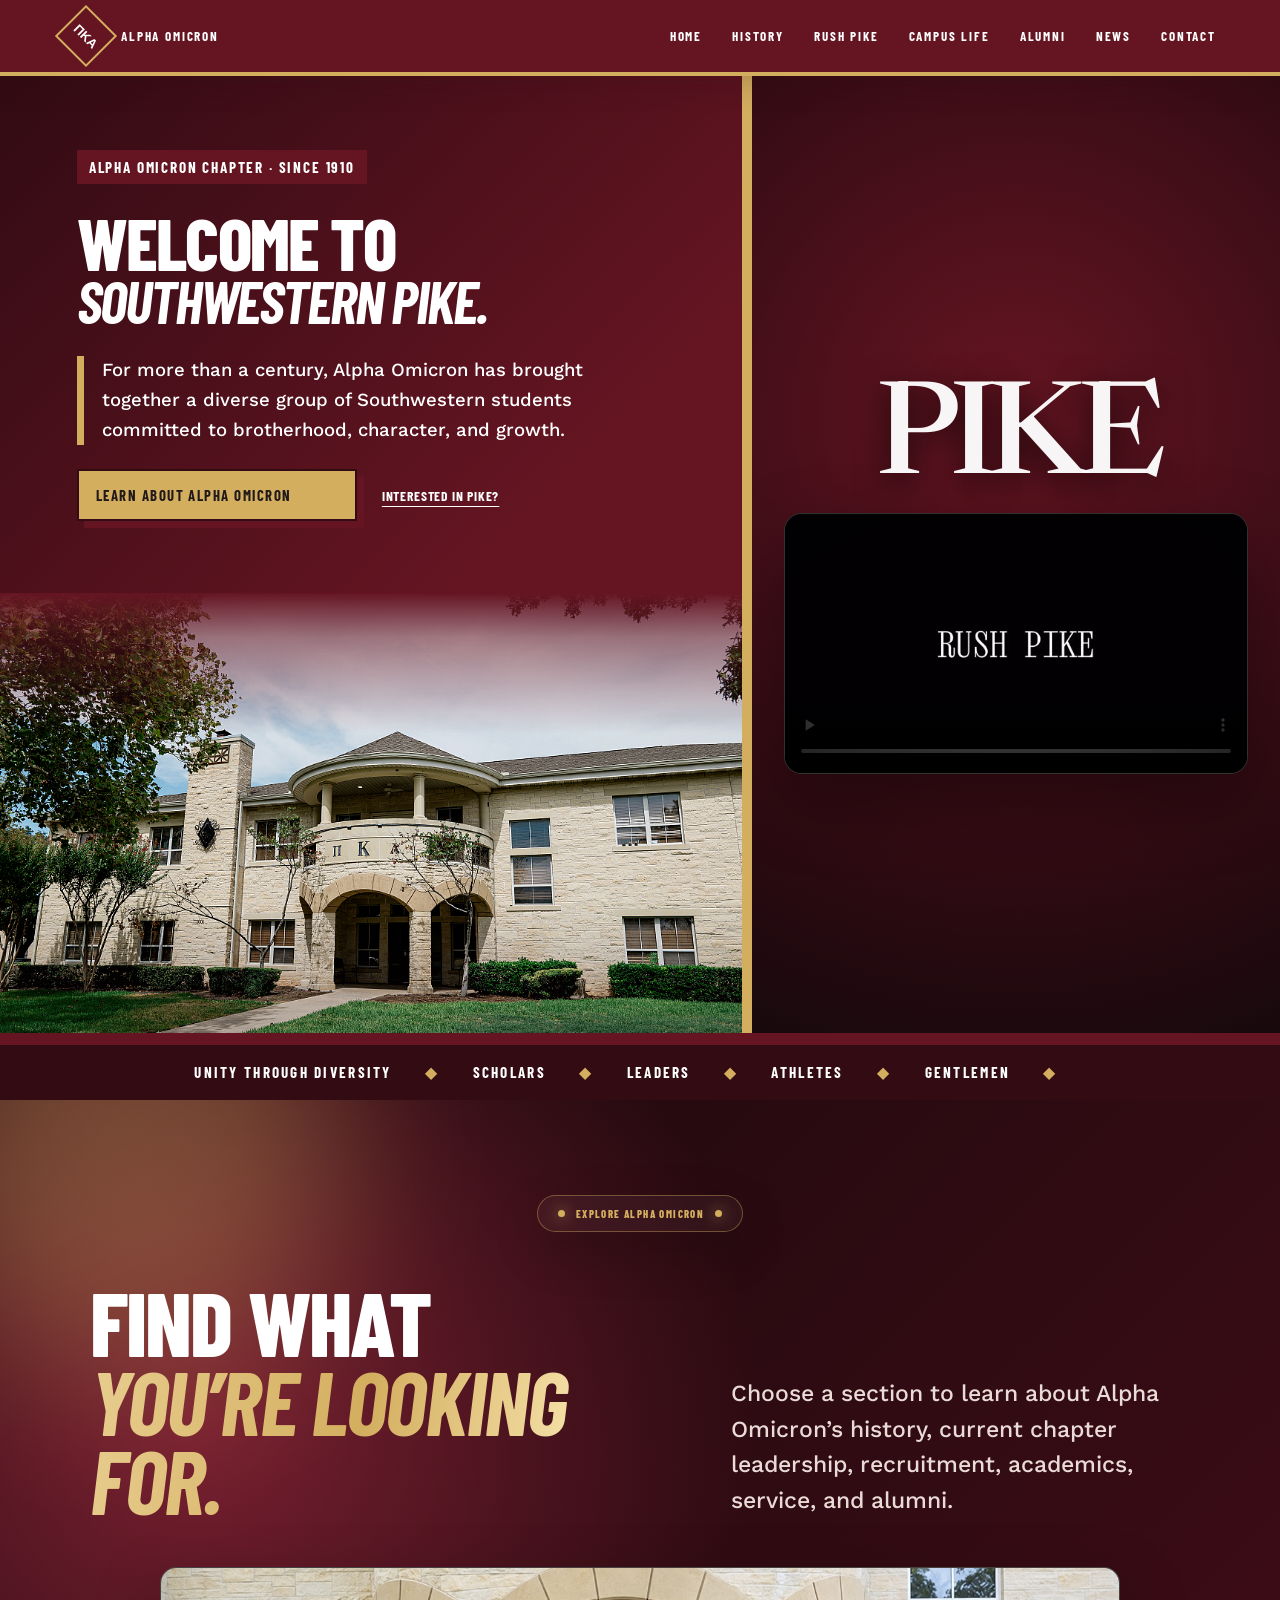
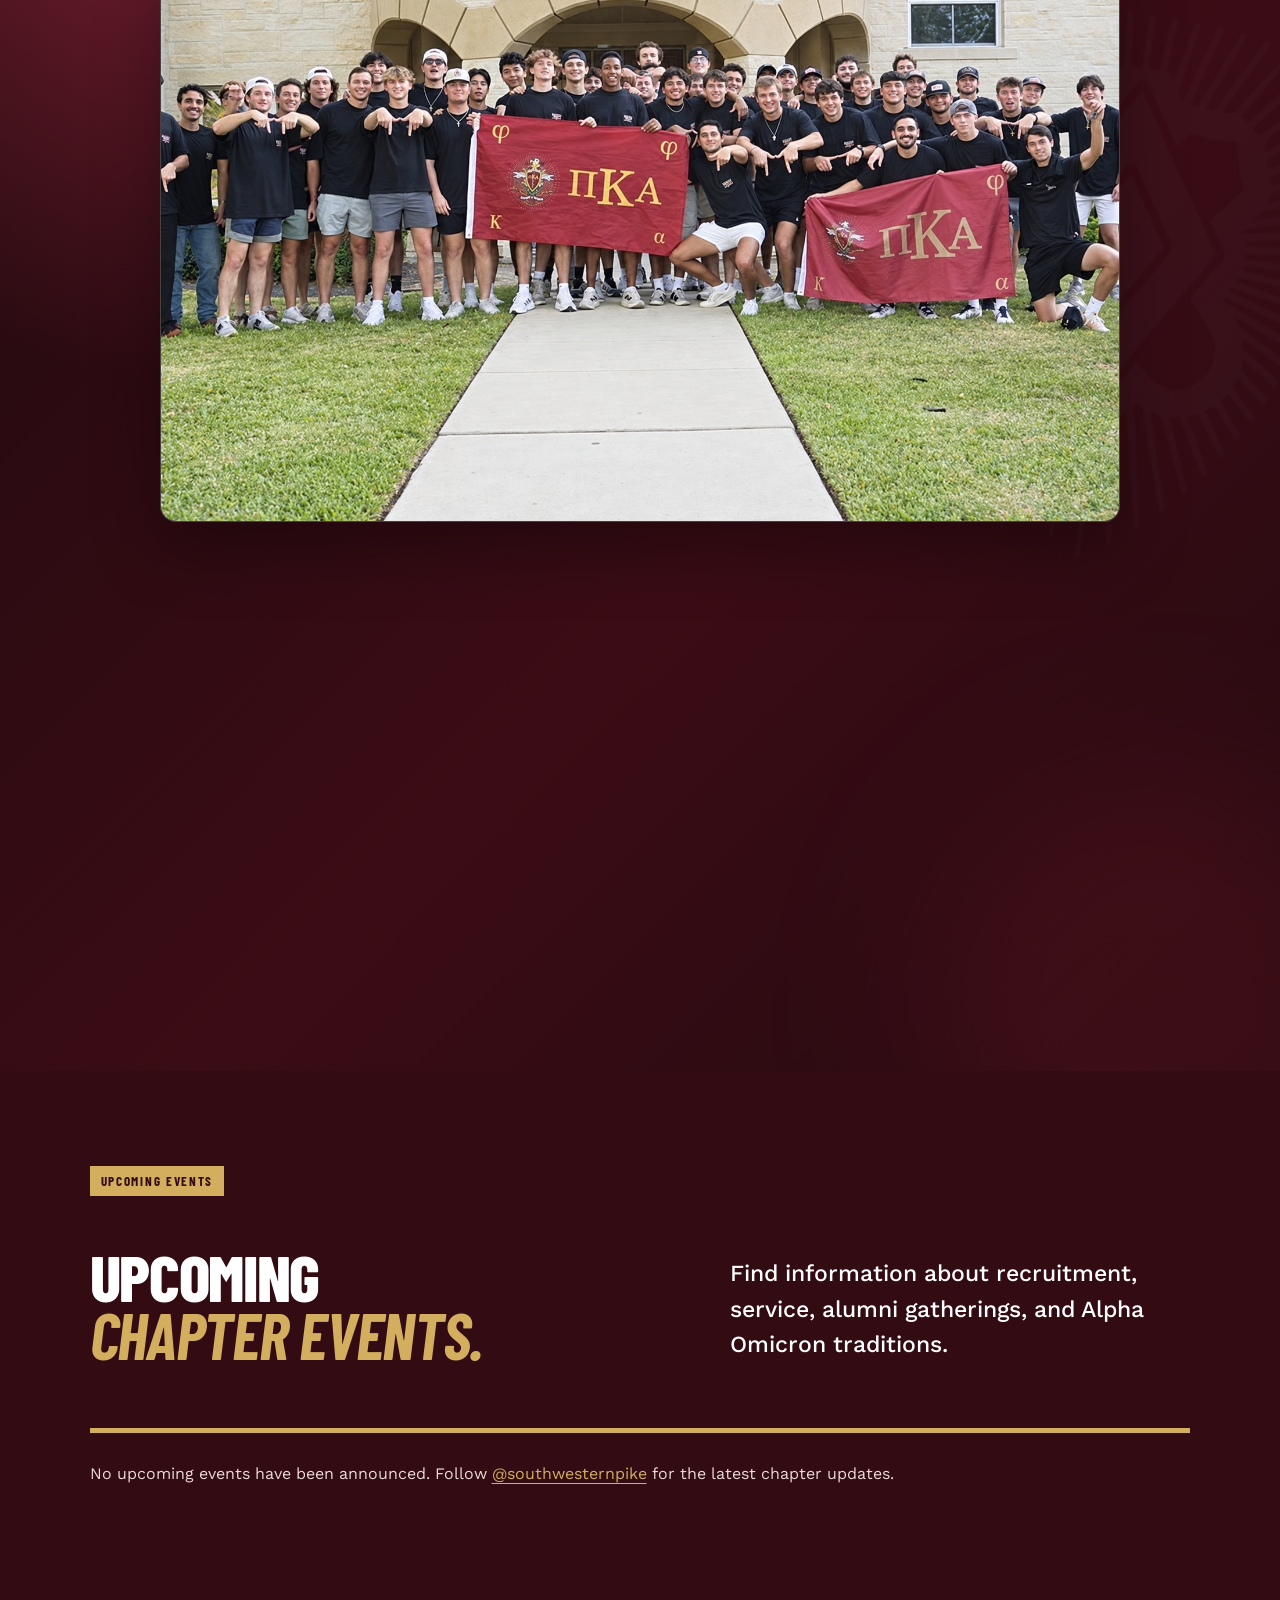
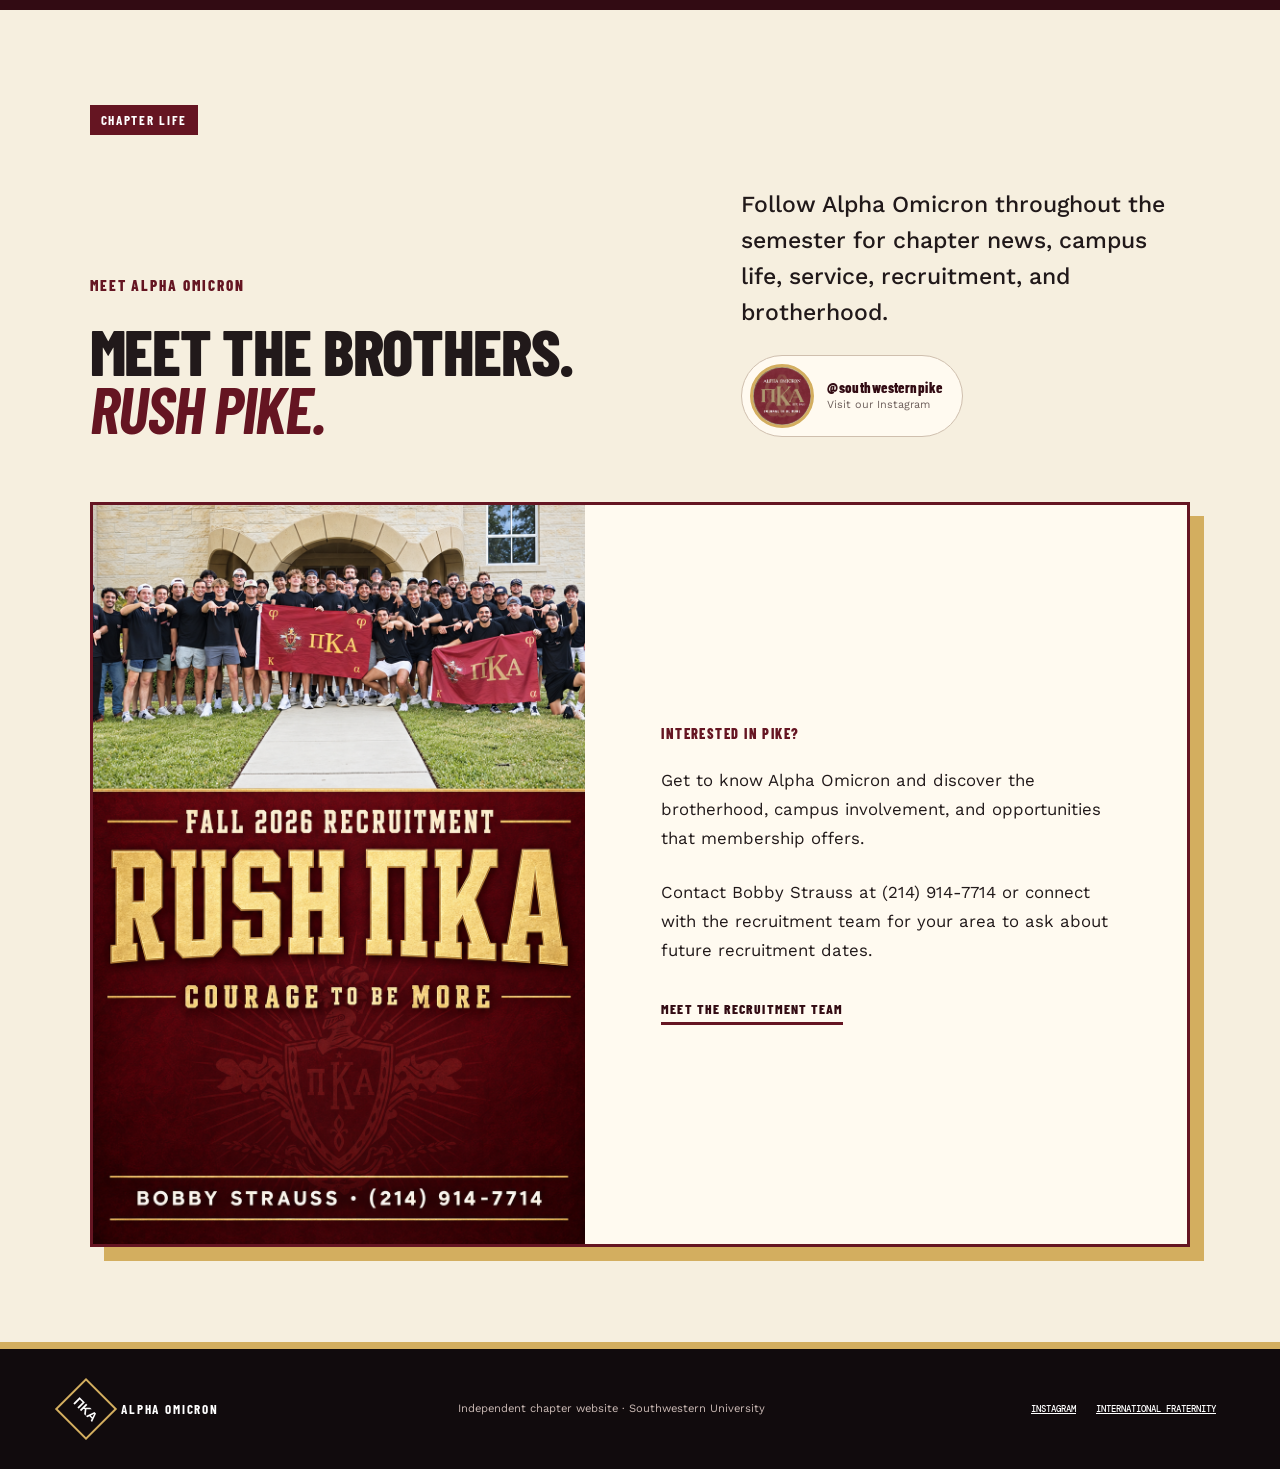
==== commit 4ba6186e: "Update Carson Elder as chapter treasurer" ====
--- a/index.html
+++ b/index.html
@@ -20,7 +20,7 @@
   <link rel="stylesheet" href="inner-pages.css?v=2">
   <link rel="stylesheet" href="home-video.css?v=11">
   <script src="site-shell.js" defer></script>
-  <script src="content.js?v=10" defer></script>
+  <script src="content.js?v=12" defer></script>
   <script src="script.js?v=3" defer></script>
 </head>
 <body>
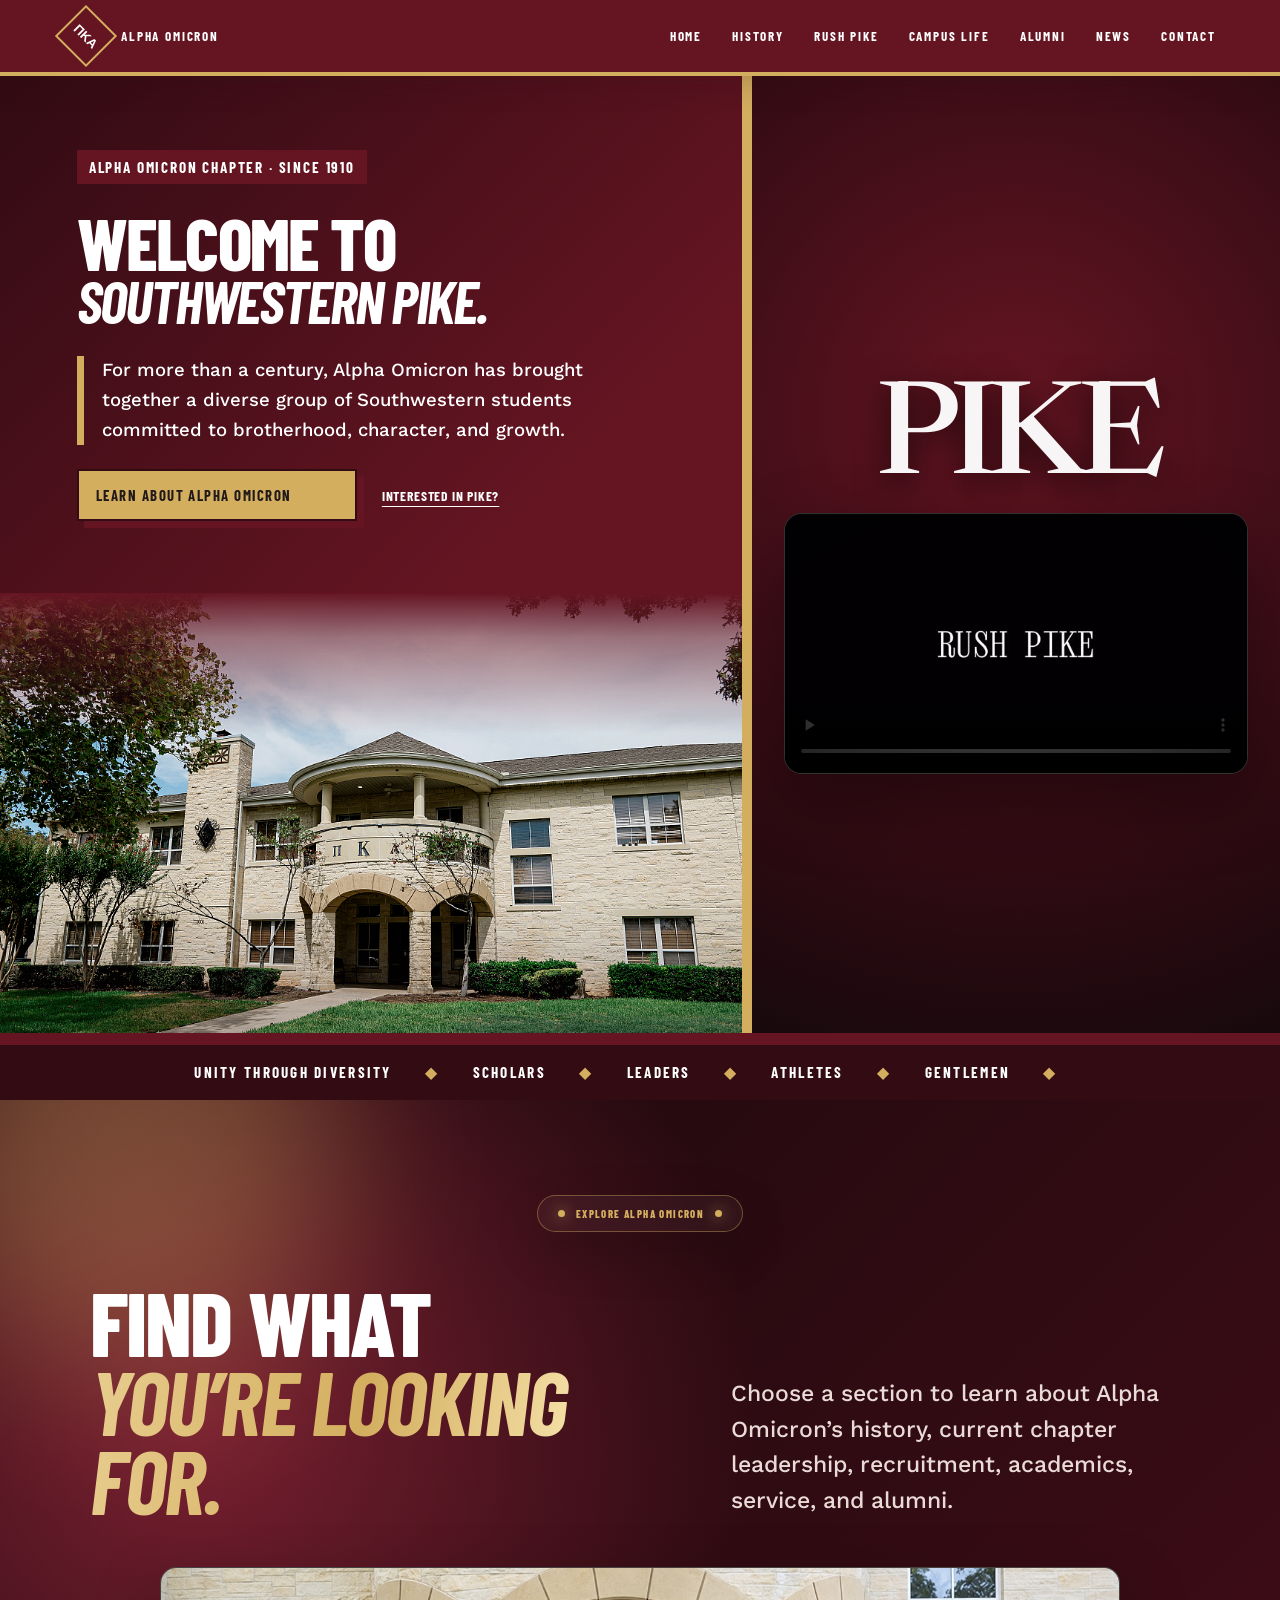
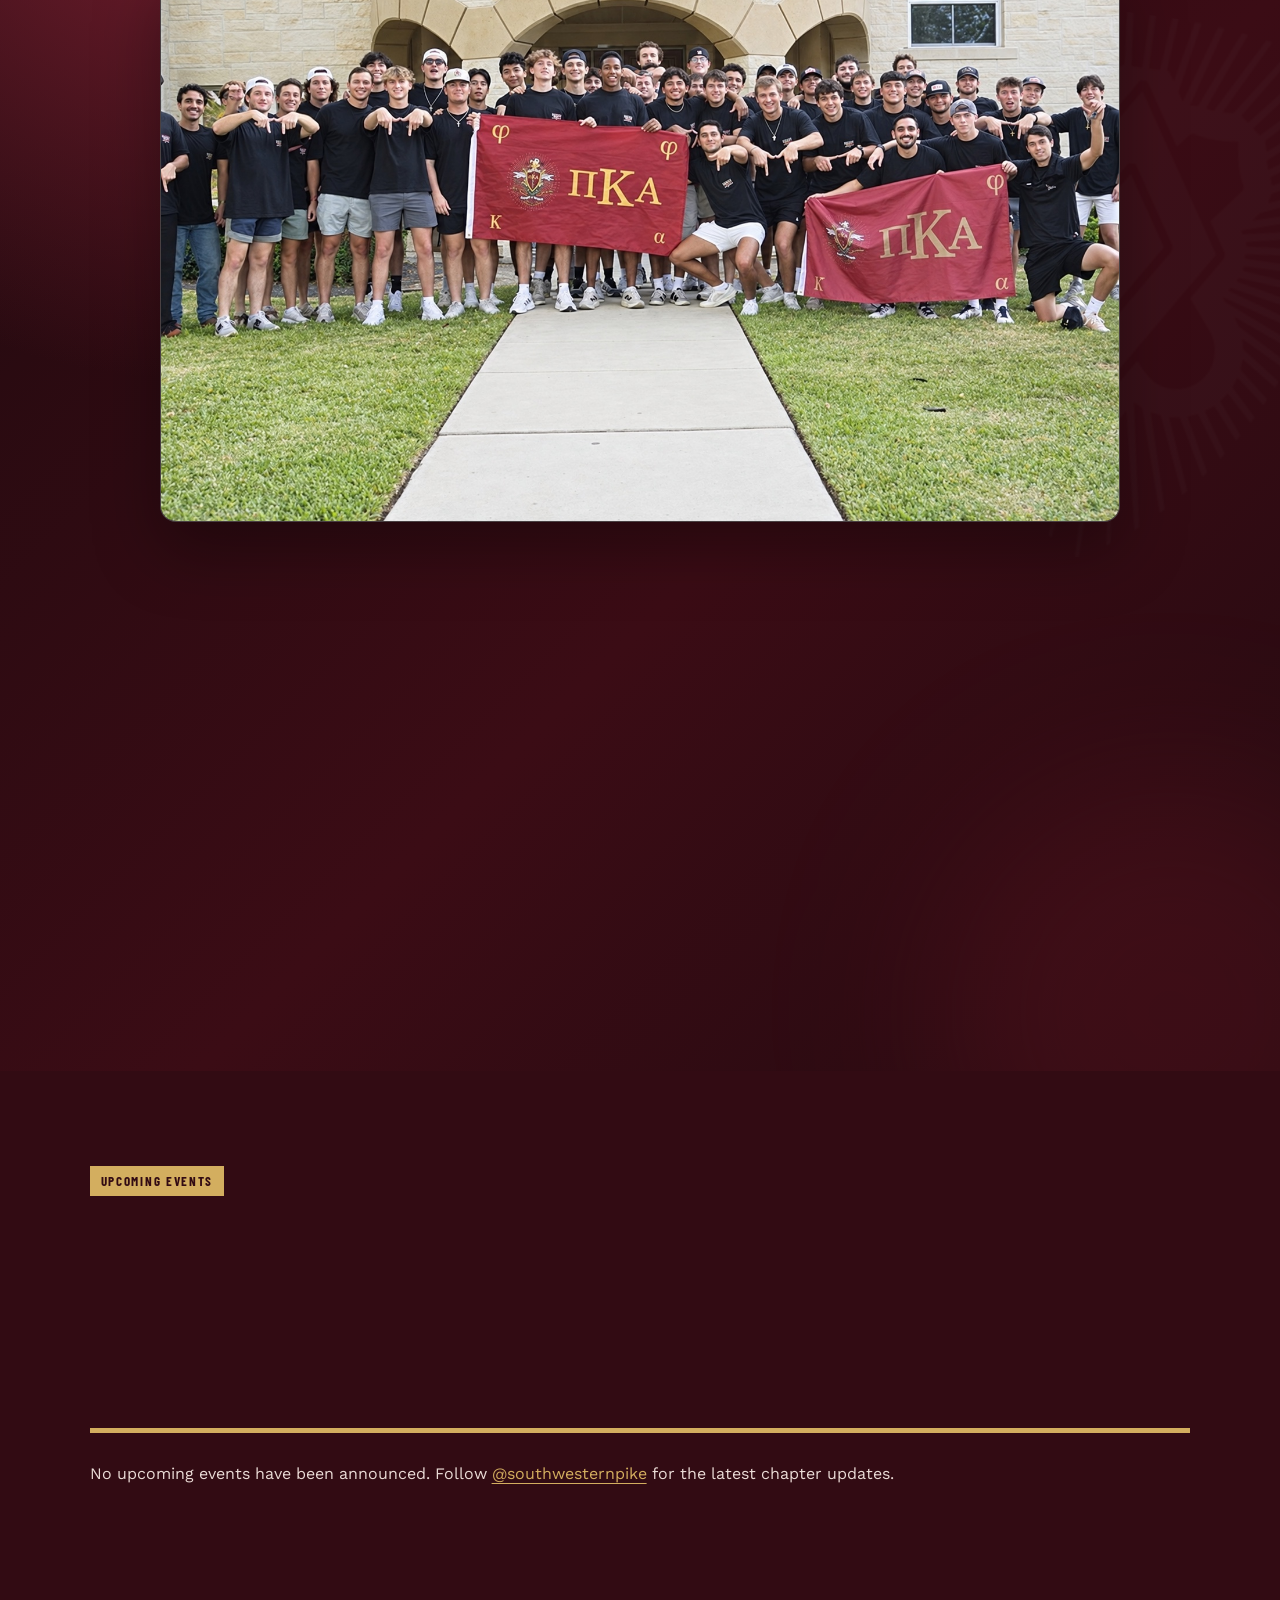
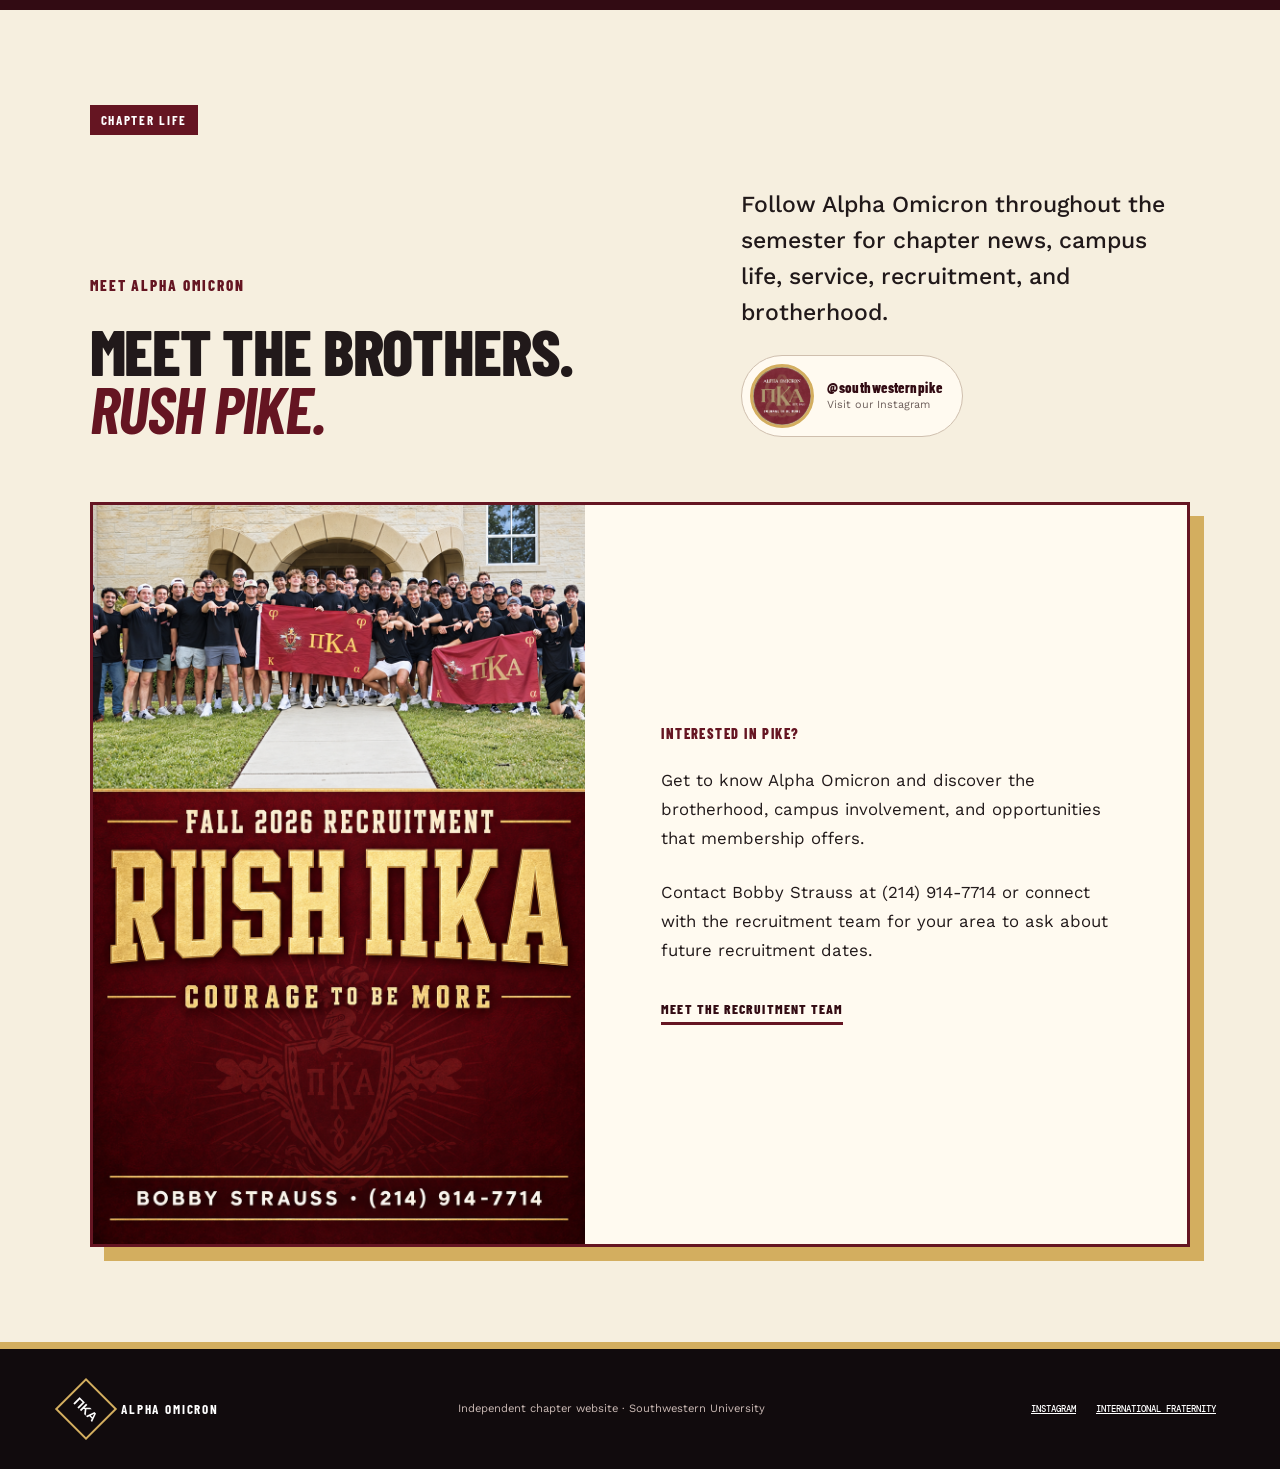
==== commit 168a819d: "Update secretary, sergeant at arms, and philanthropy chair" ====
--- a/index.html
+++ b/index.html
@@ -20,7 +20,7 @@
   <link rel="stylesheet" href="inner-pages.css?v=2">
   <link rel="stylesheet" href="home-video.css?v=11">
   <script src="site-shell.js" defer></script>
-  <script src="content.js?v=12" defer></script>
+  <script src="content.js?v=13" defer></script>
   <script src="script.js?v=3" defer></script>
 </head>
 <body>
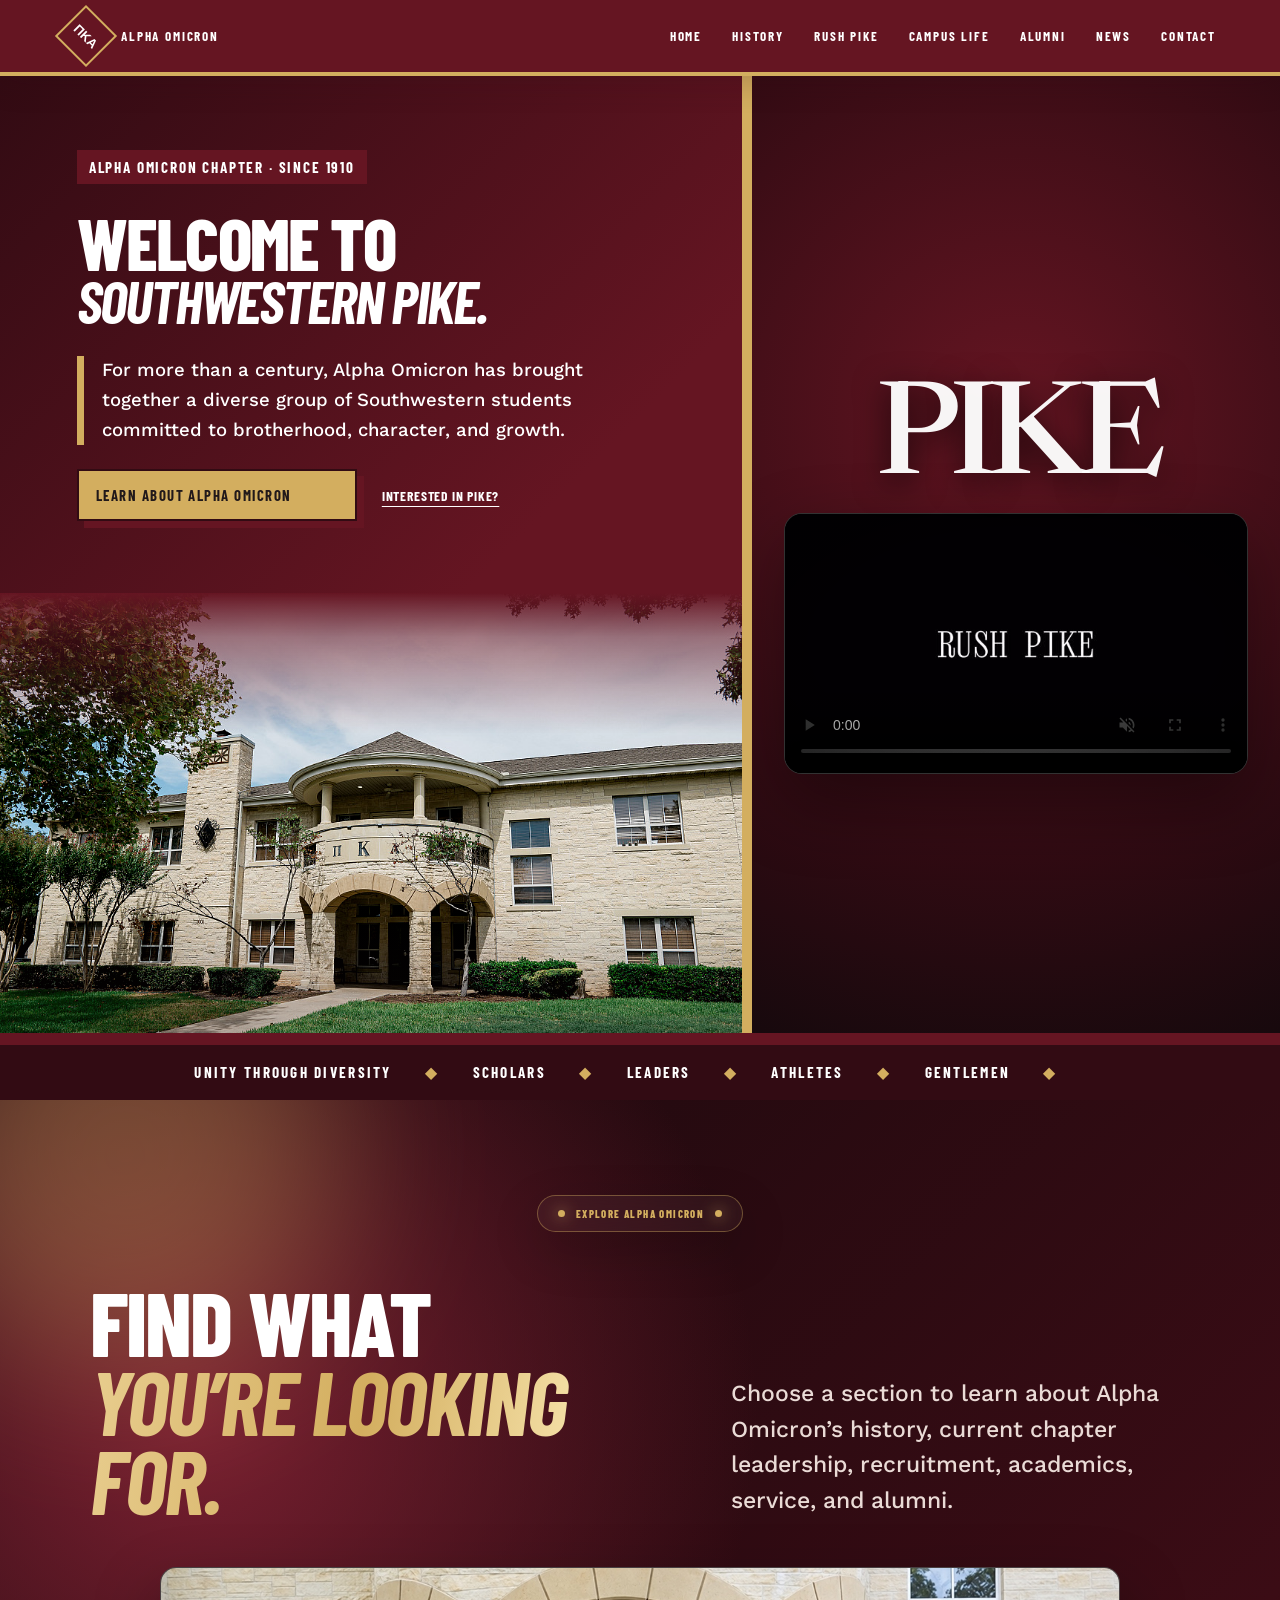
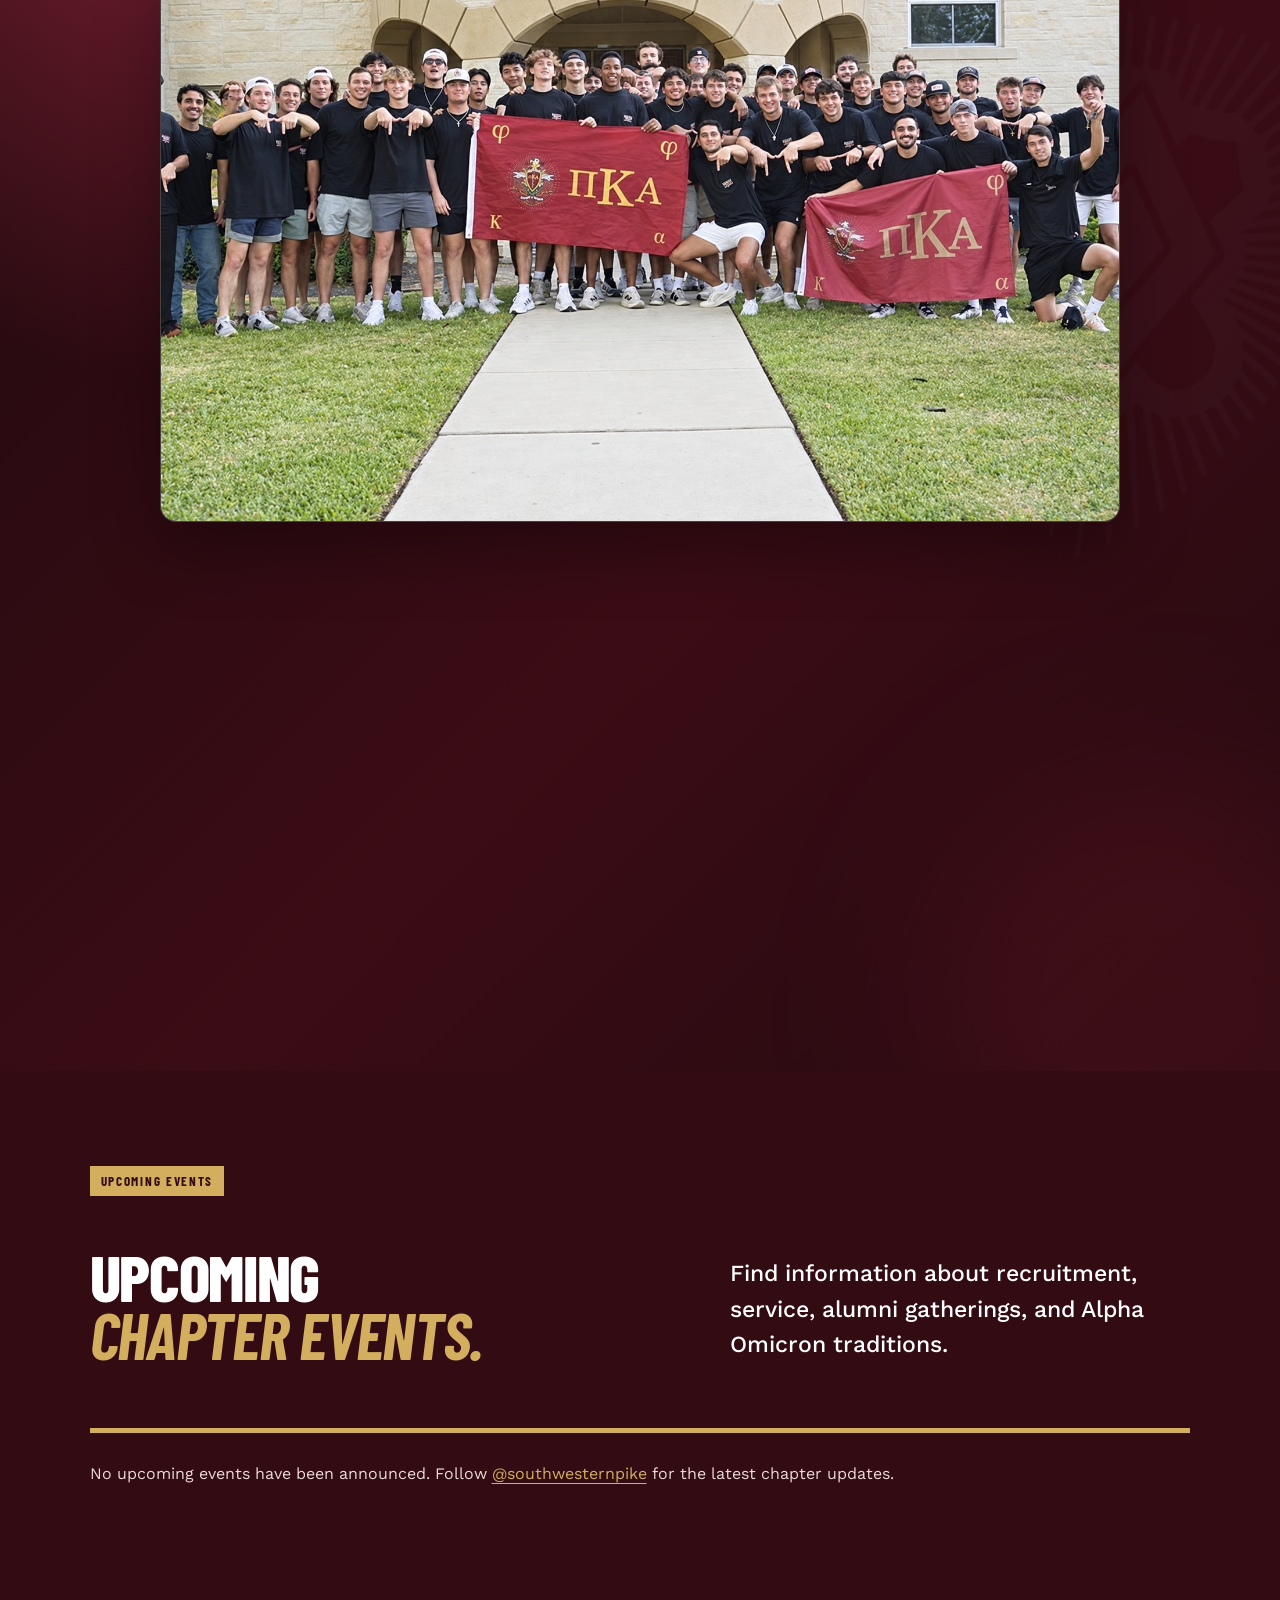
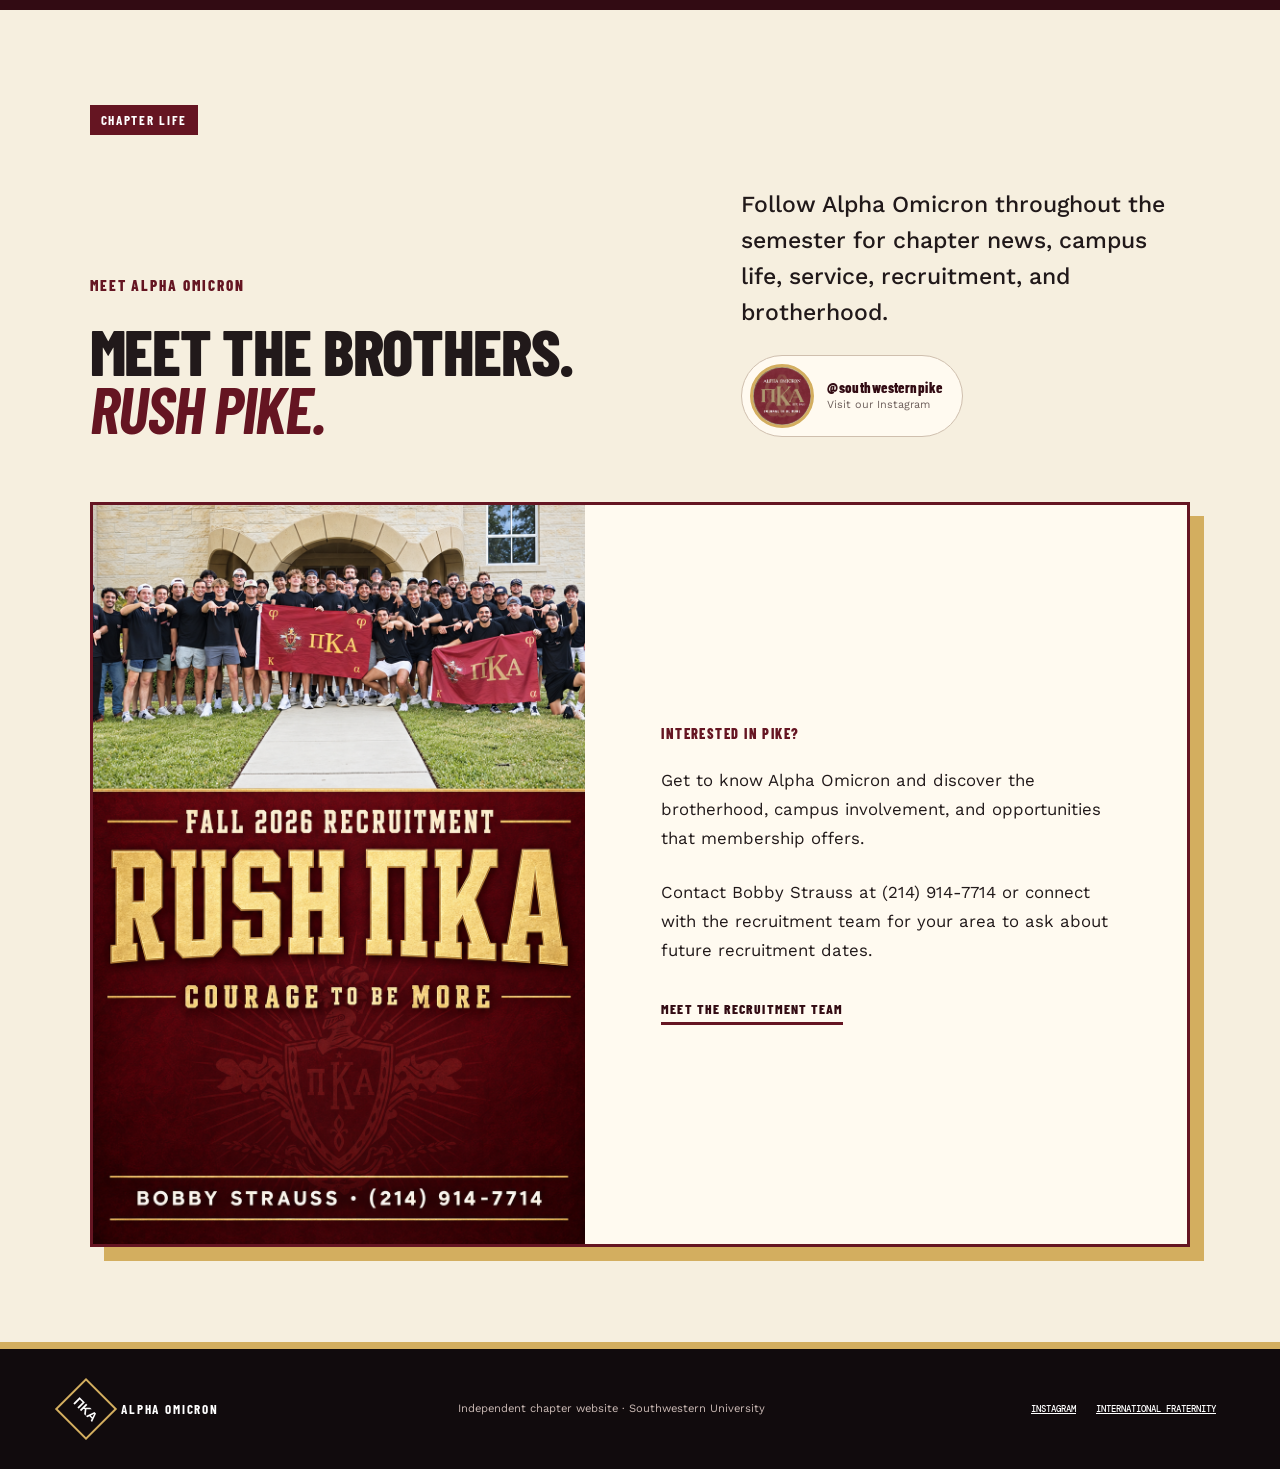
==== commit 45db9bba: "Update historian, public relations, and campus involvement roles" ====
--- a/index.html
+++ b/index.html
@@ -20,7 +20,7 @@
   <link rel="stylesheet" href="inner-pages.css?v=2">
   <link rel="stylesheet" href="home-video.css?v=11">
   <script src="site-shell.js" defer></script>
-  <script src="content.js?v=13" defer></script>
+  <script src="content.js?v=14" defer></script>
   <script src="script.js?v=3" defer></script>
 </head>
 <body>
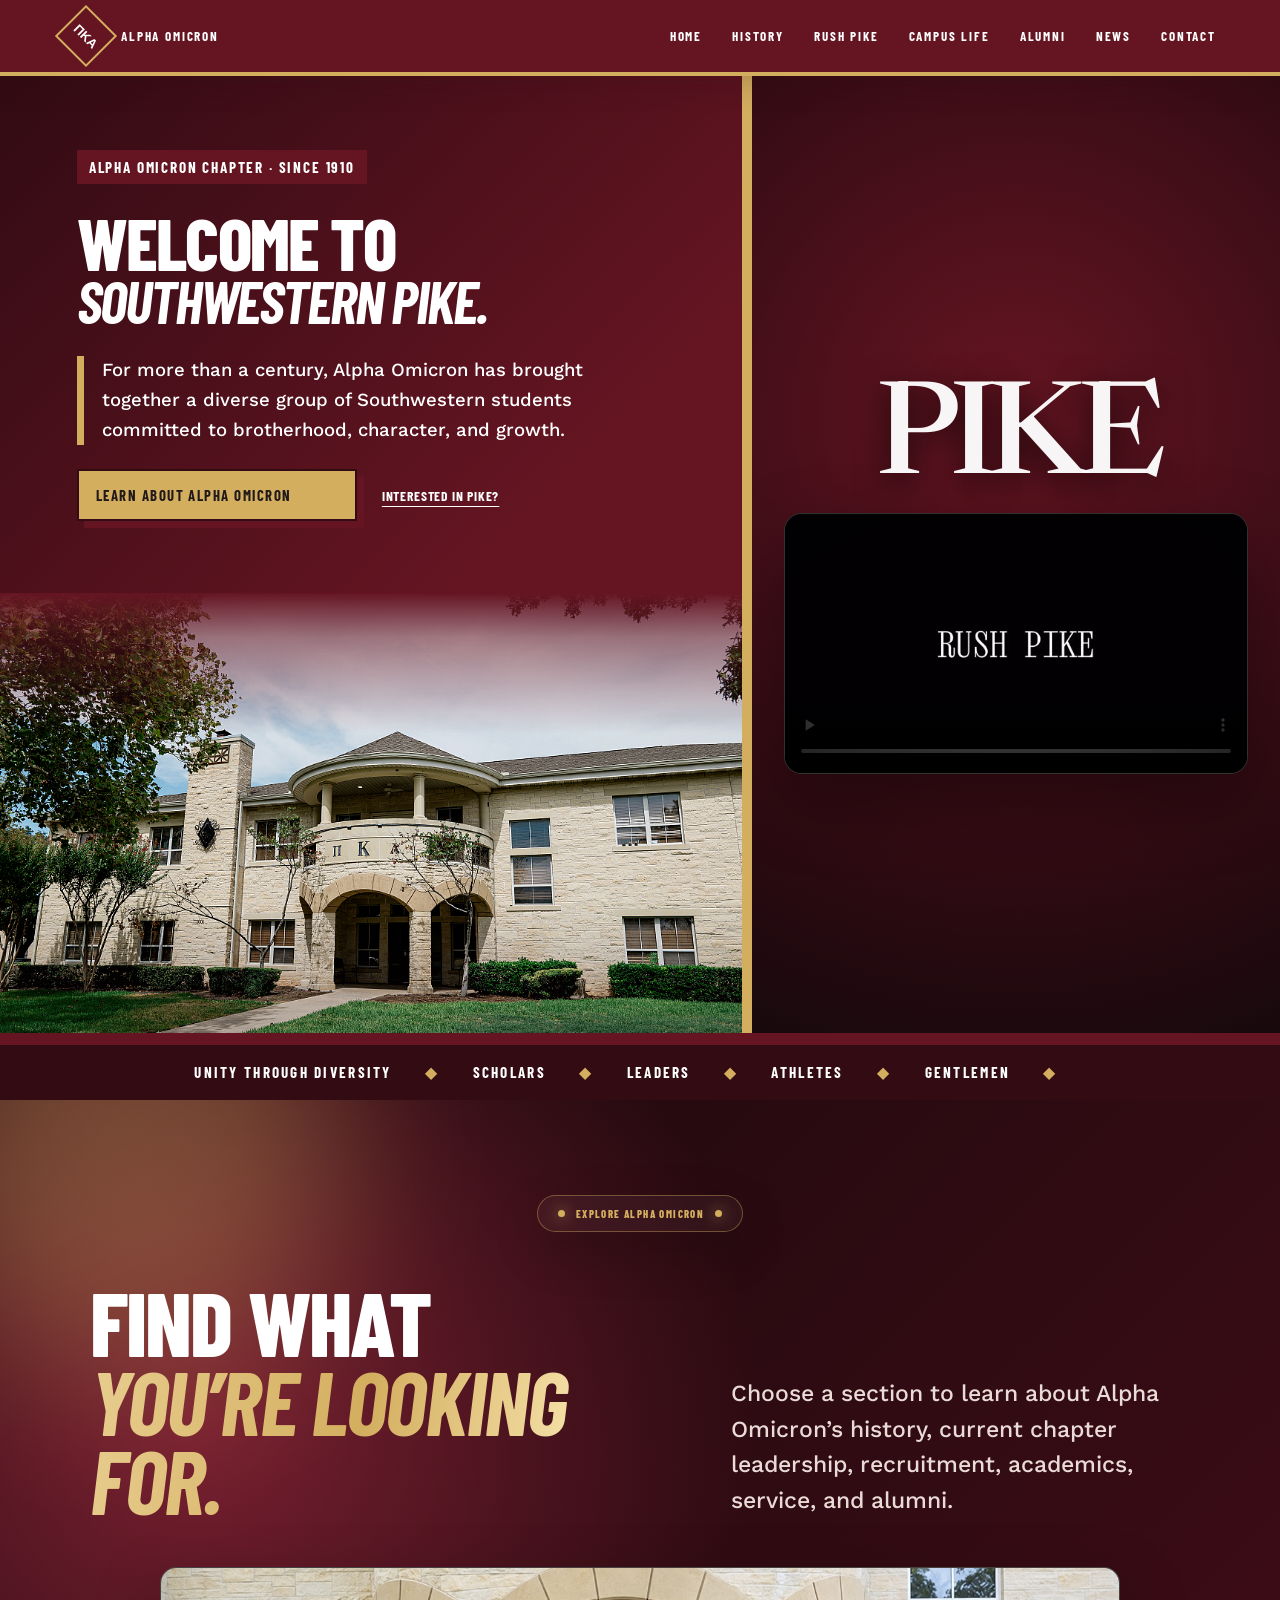
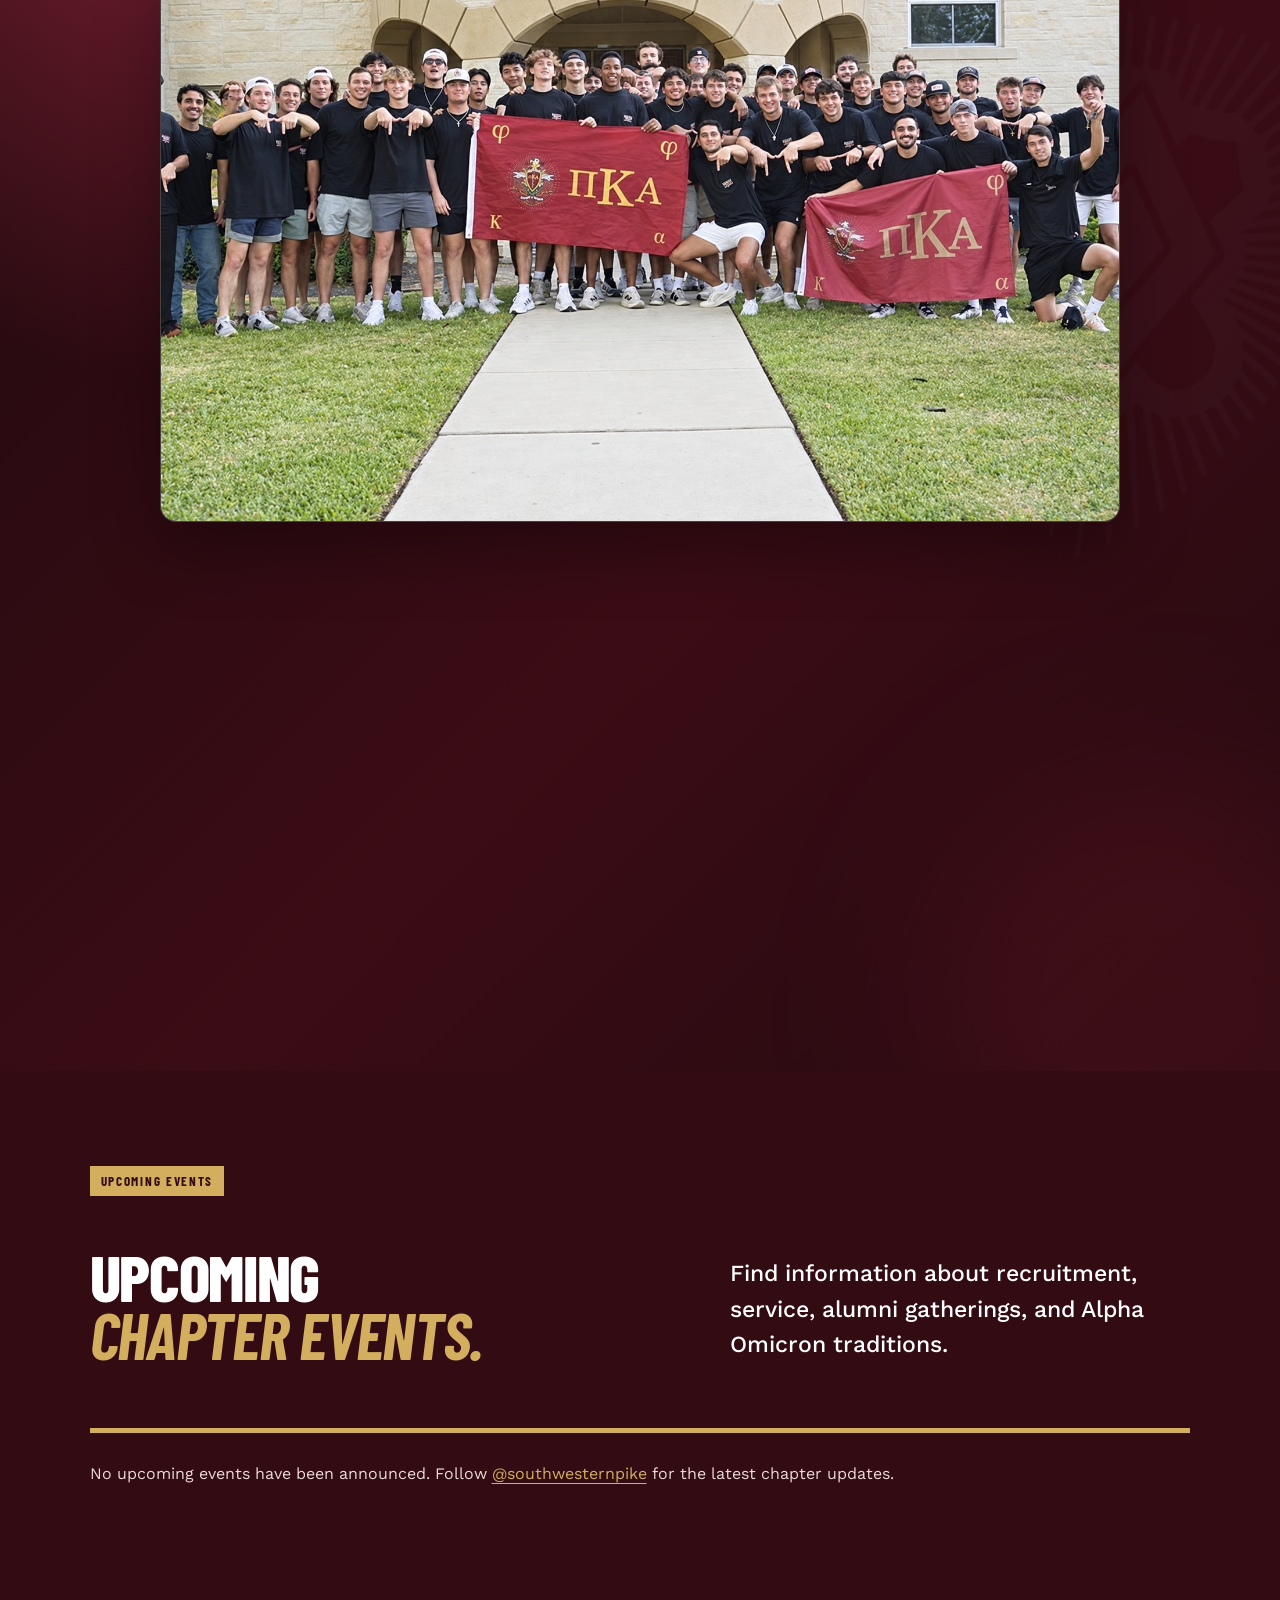
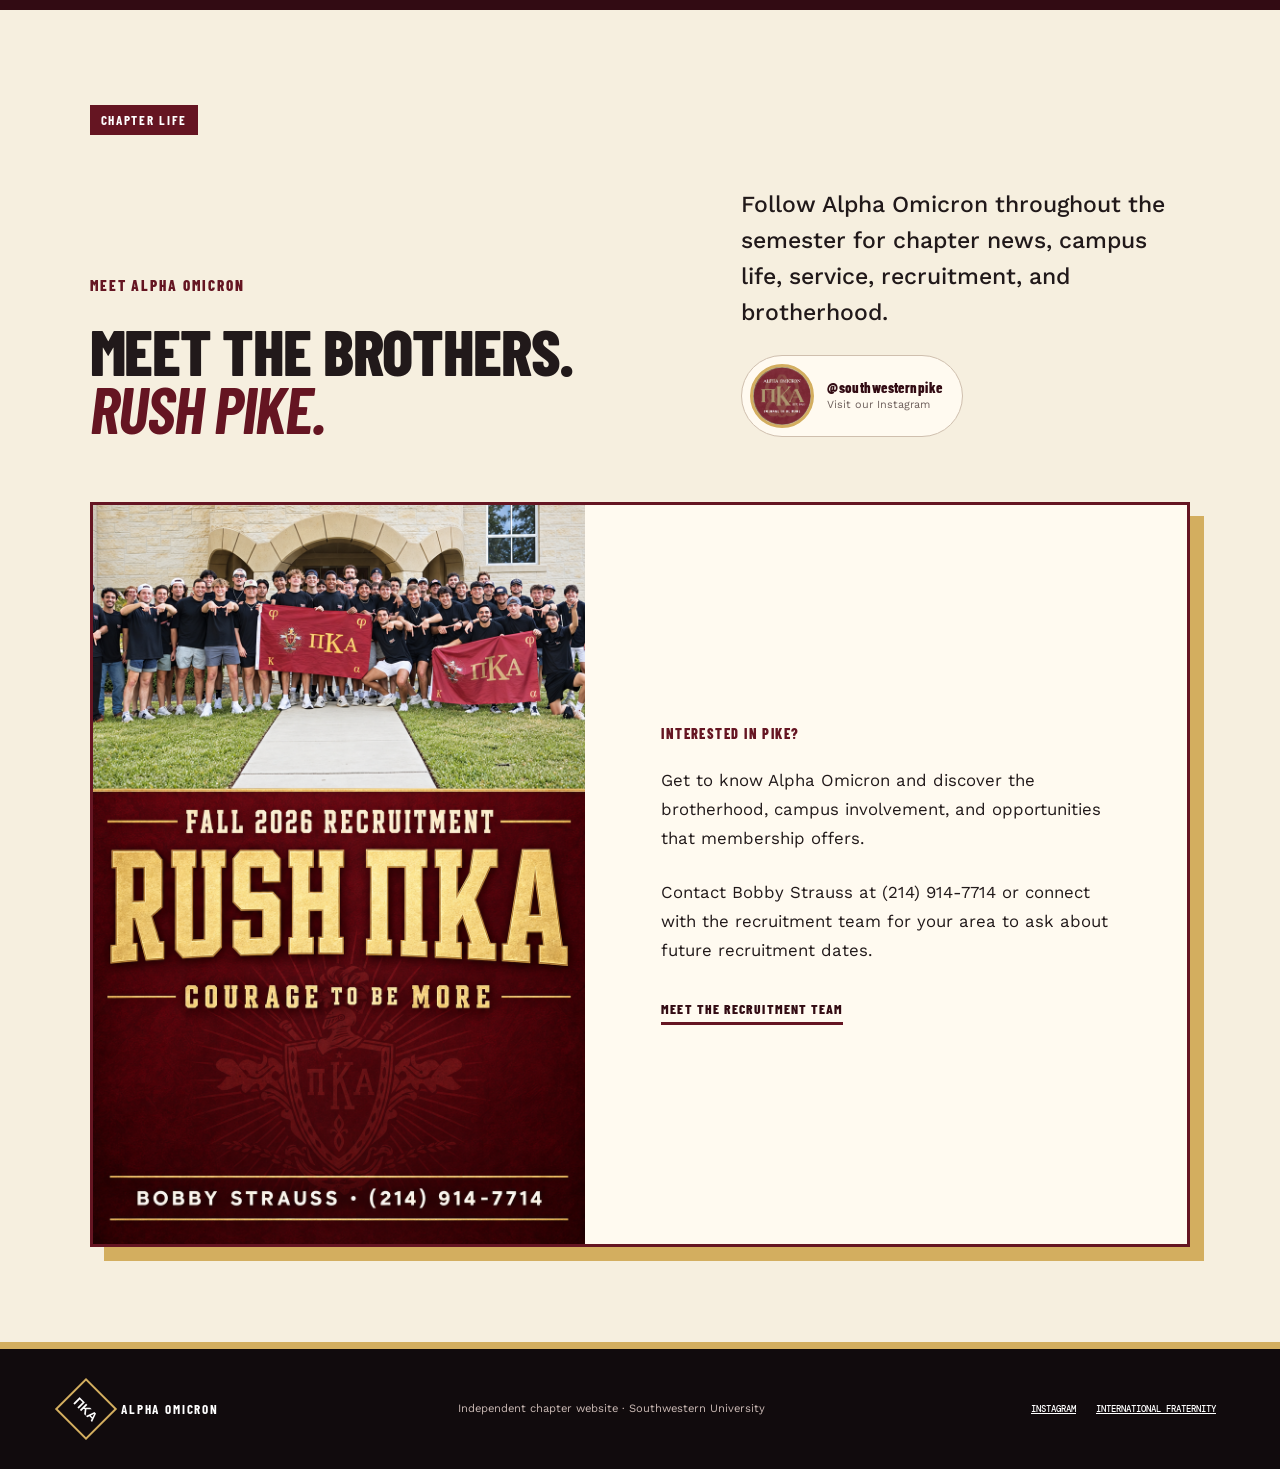
==== commit 207312a5: "Update Zach Johnson as social chairman" ====
--- a/index.html
+++ b/index.html
@@ -20,7 +20,7 @@
   <link rel="stylesheet" href="inner-pages.css?v=2">
   <link rel="stylesheet" href="home-video.css?v=11">
   <script src="site-shell.js" defer></script>
-  <script src="content.js?v=14" defer></script>
+  <script src="content.js?v=15" defer></script>
   <script src="script.js?v=3" defer></script>
 </head>
 <body>
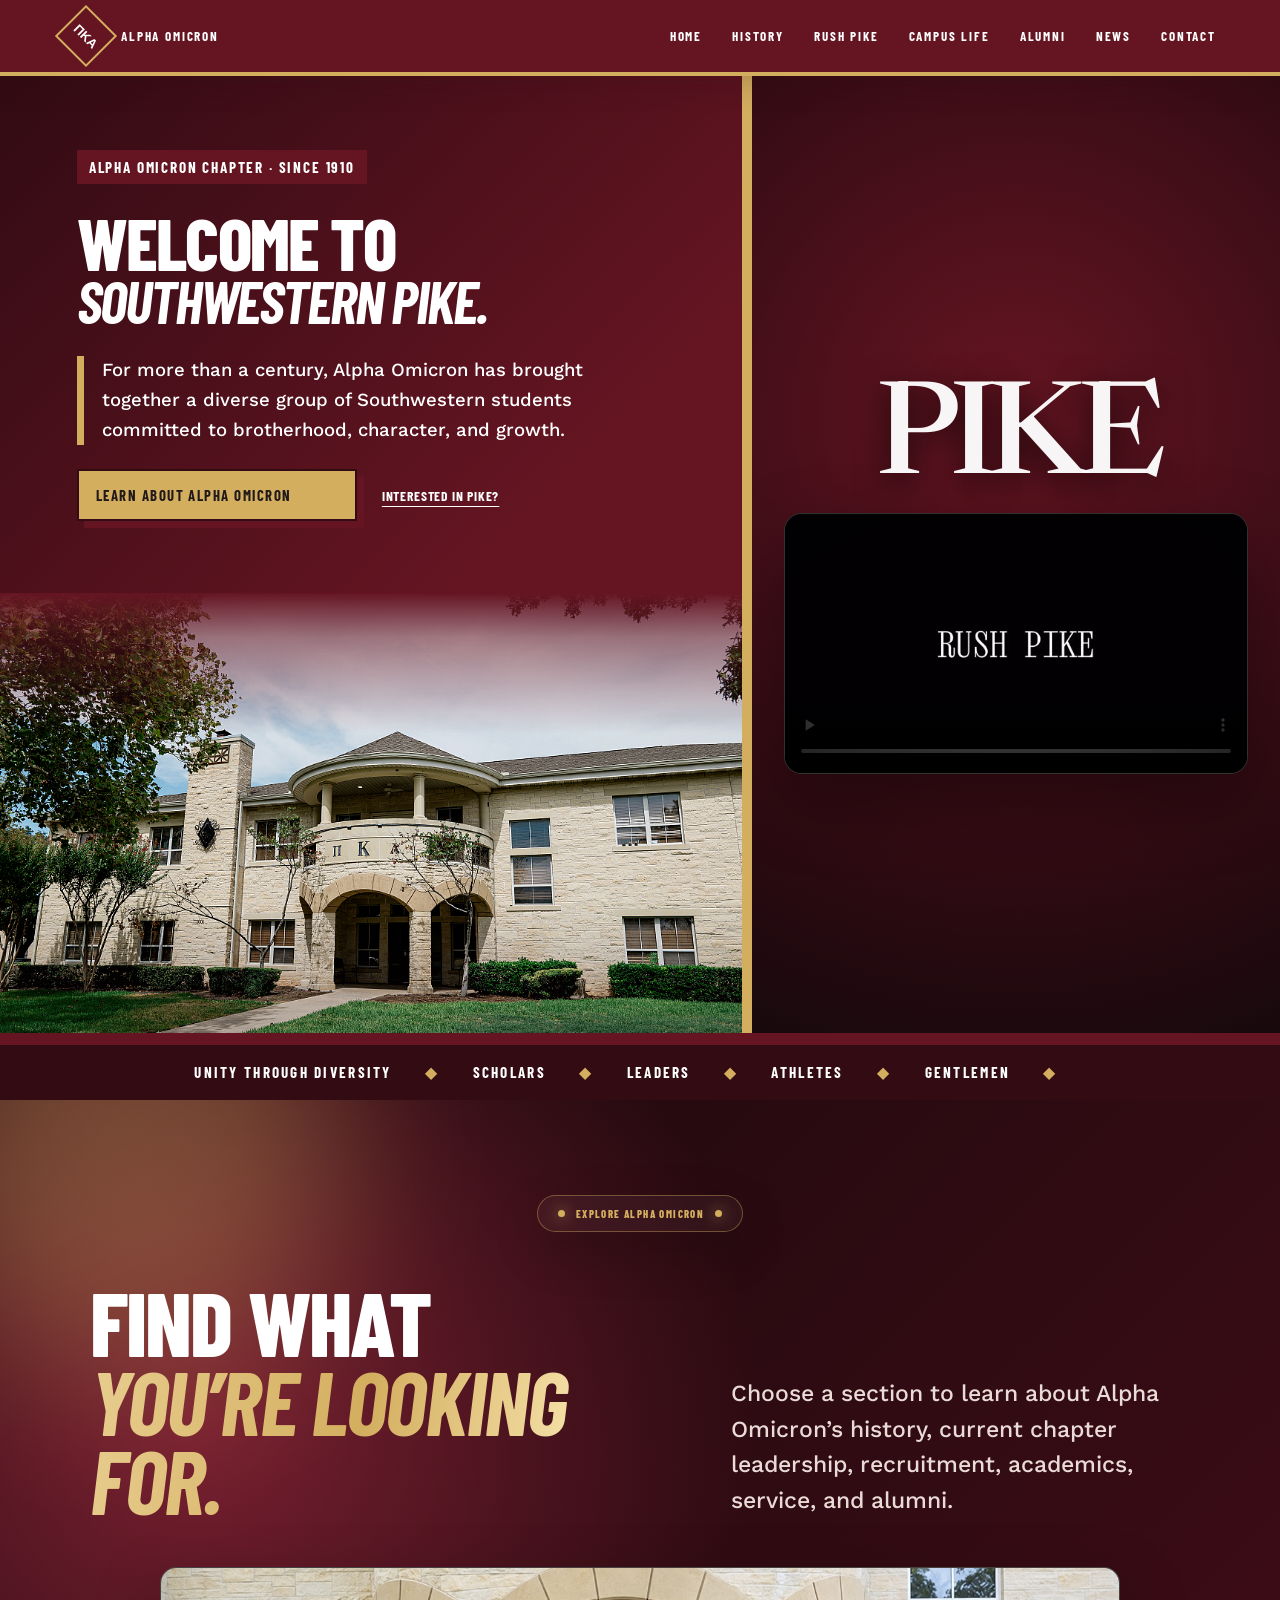
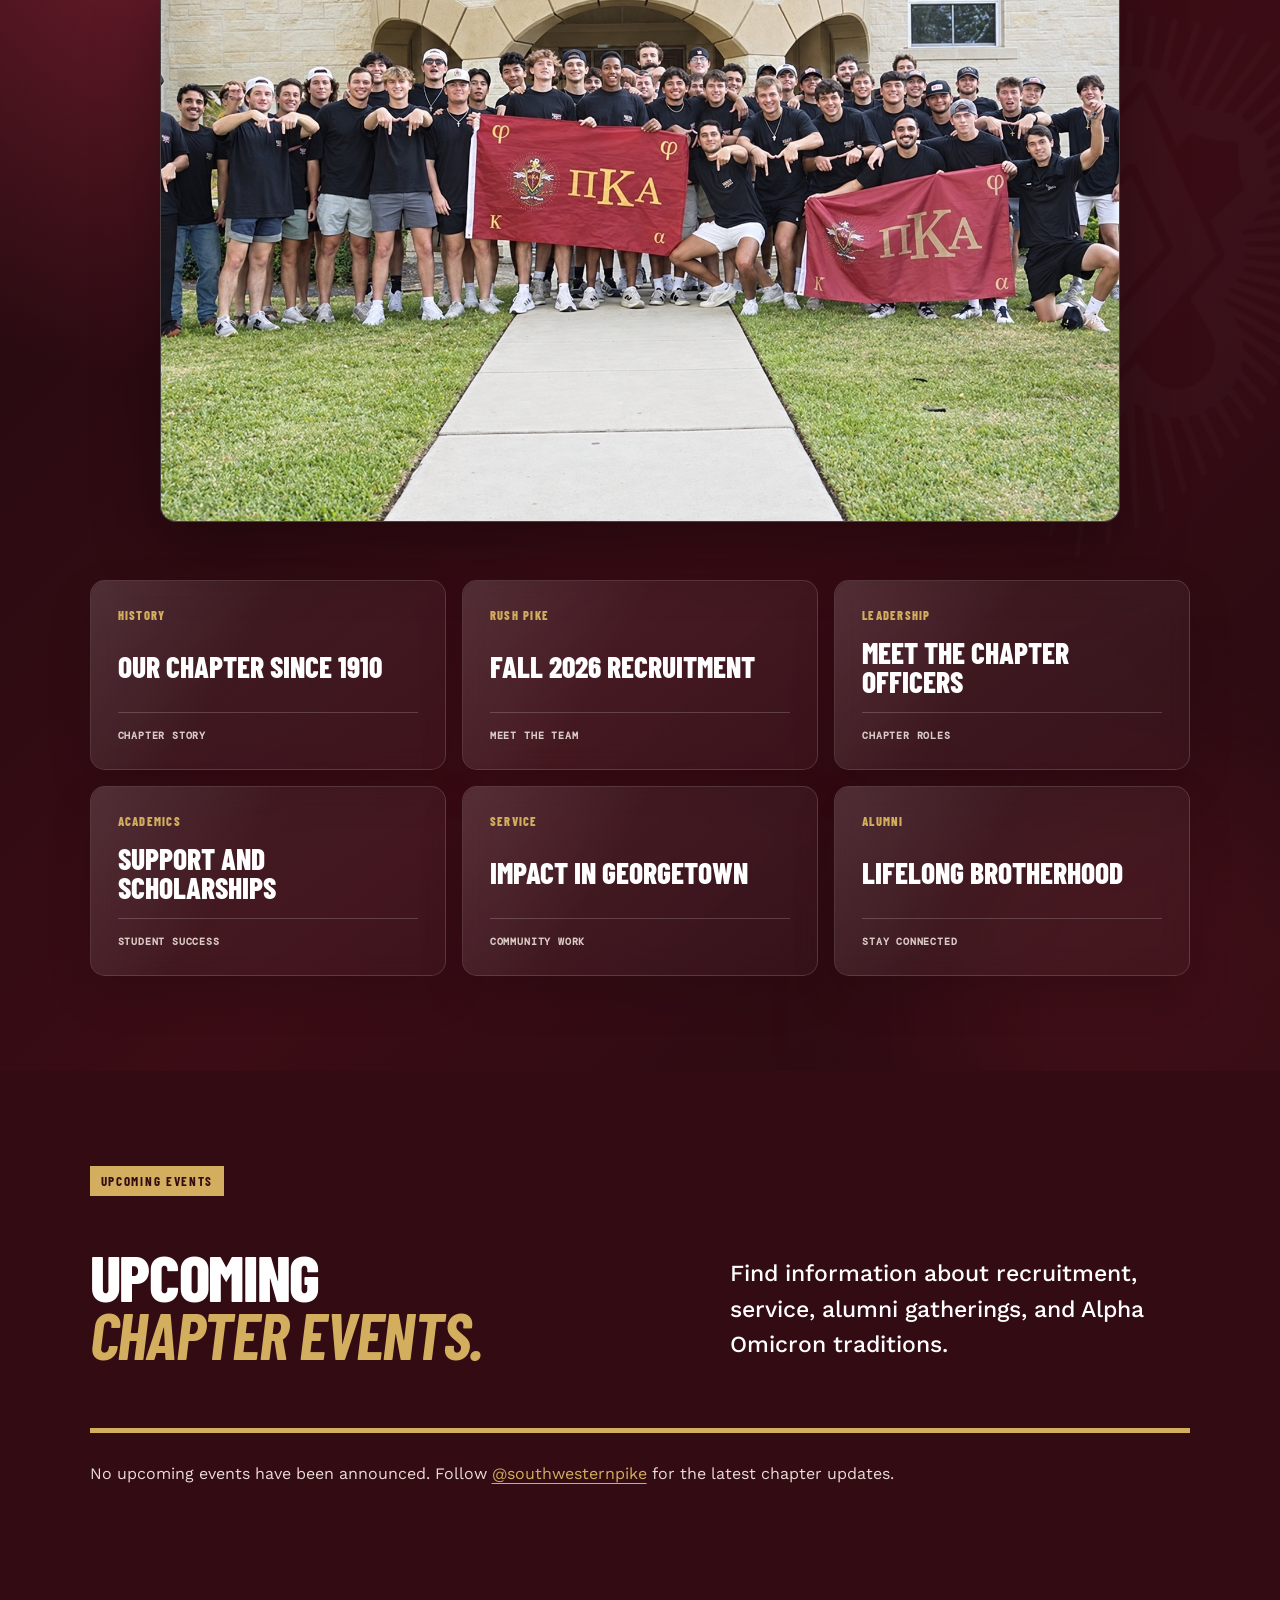
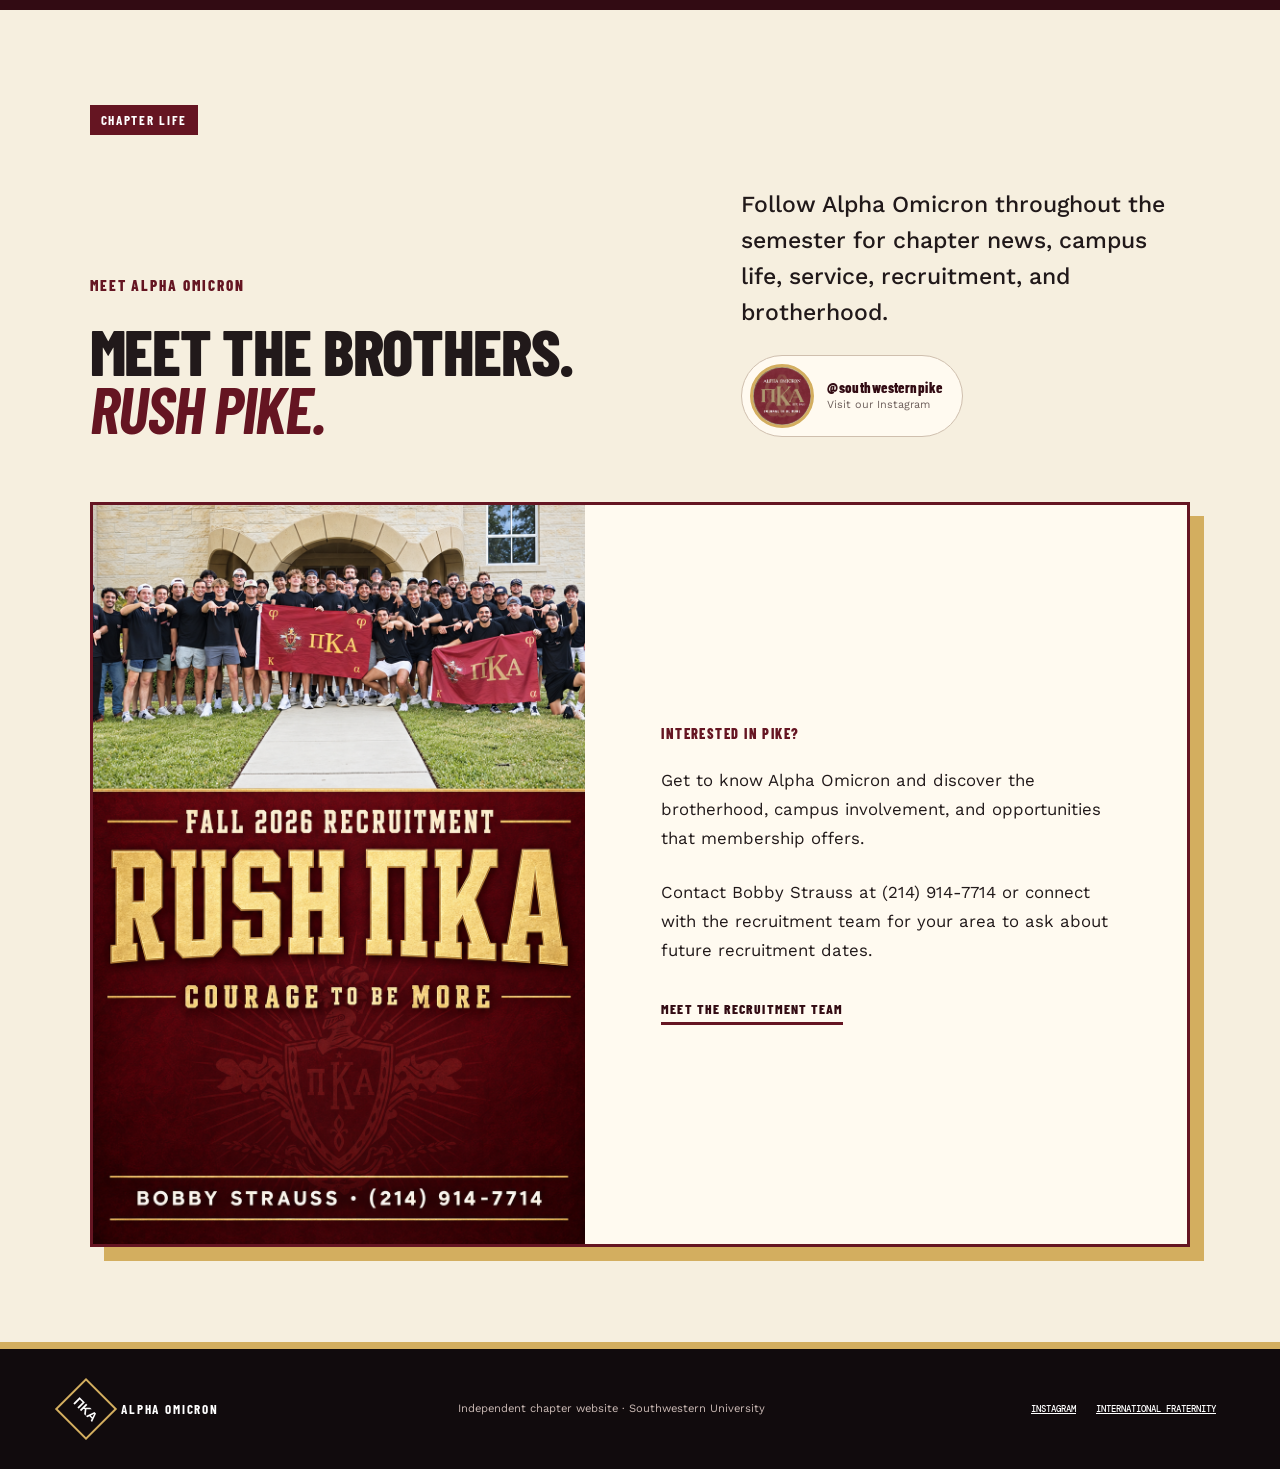
==== commit 091d94a1: "Update alumni relations and athletics chairs" ====
--- a/index.html
+++ b/index.html
@@ -20,7 +20,7 @@
   <link rel="stylesheet" href="inner-pages.css?v=2">
   <link rel="stylesheet" href="home-video.css?v=11">
   <script src="site-shell.js" defer></script>
-  <script src="content.js?v=15" defer></script>
+  <script src="content.js?v=16" defer></script>
   <script src="script.js?v=3" defer></script>
 </head>
 <body>
